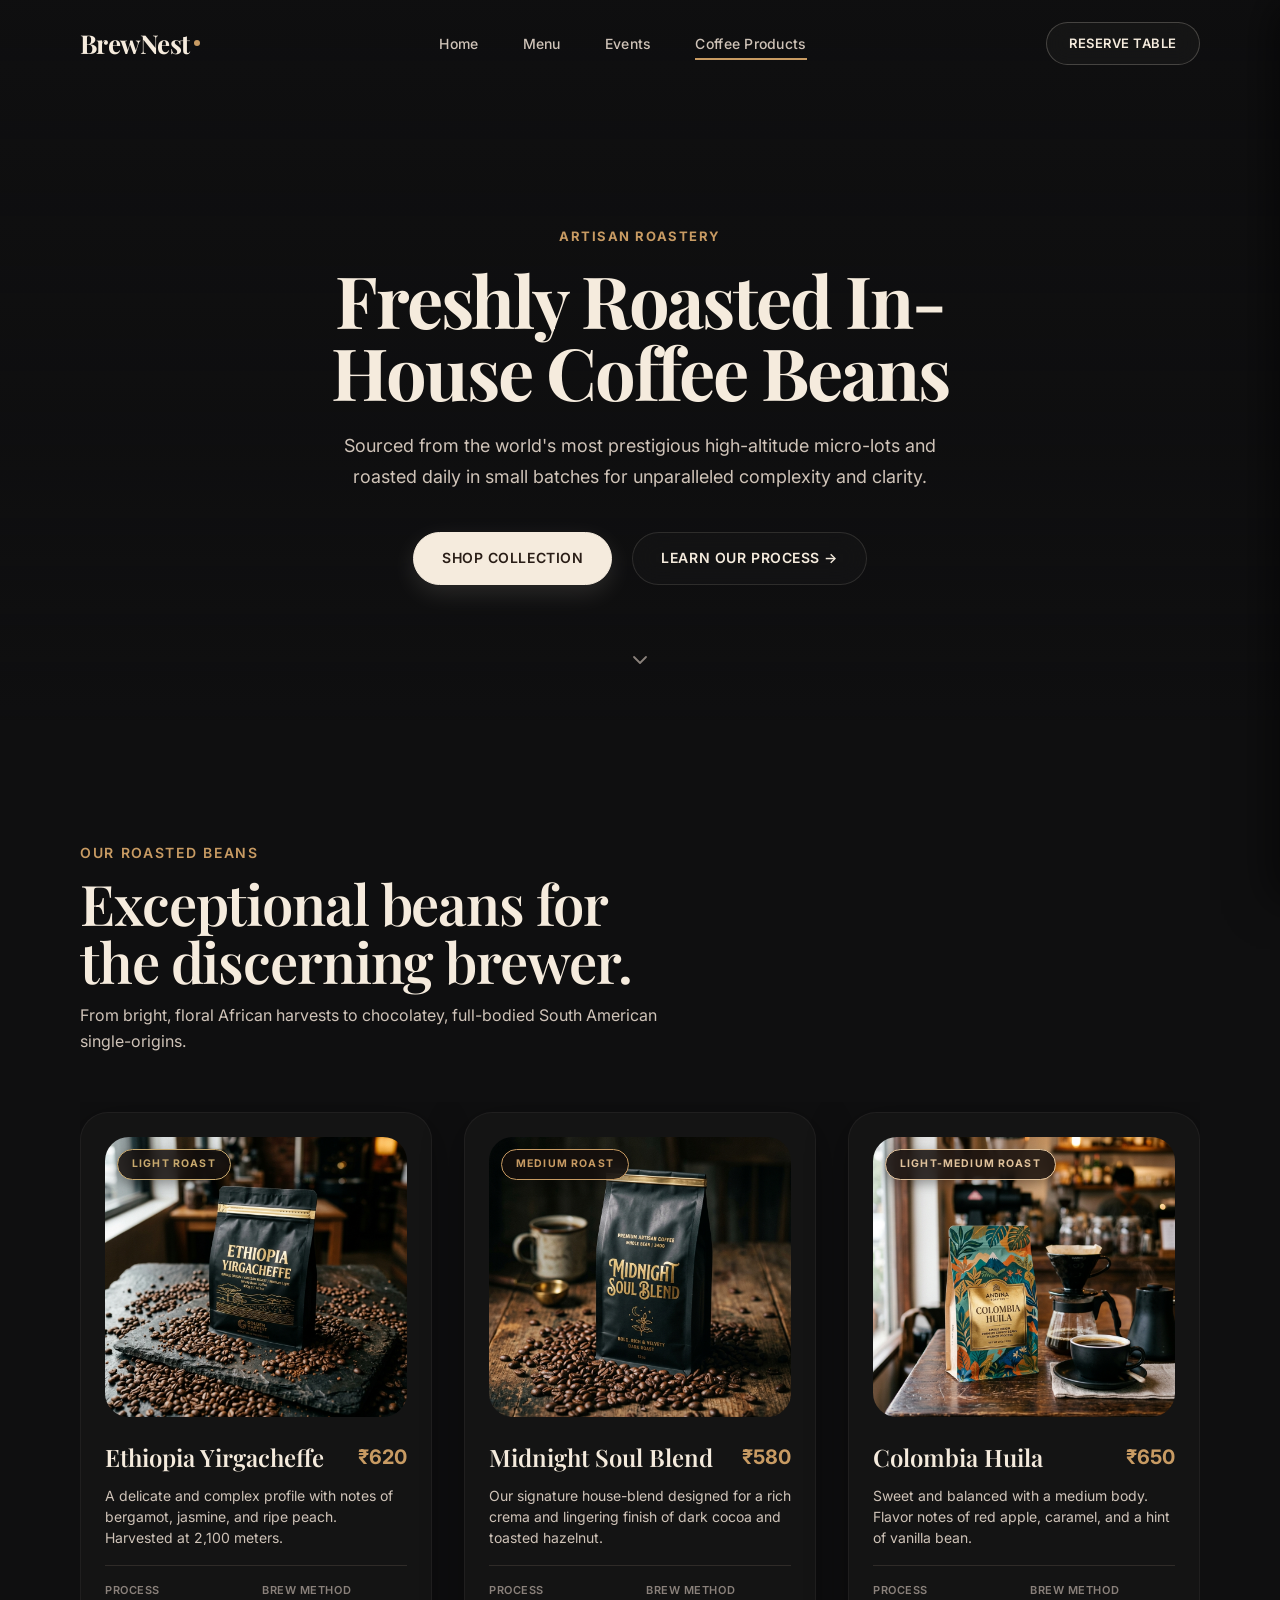
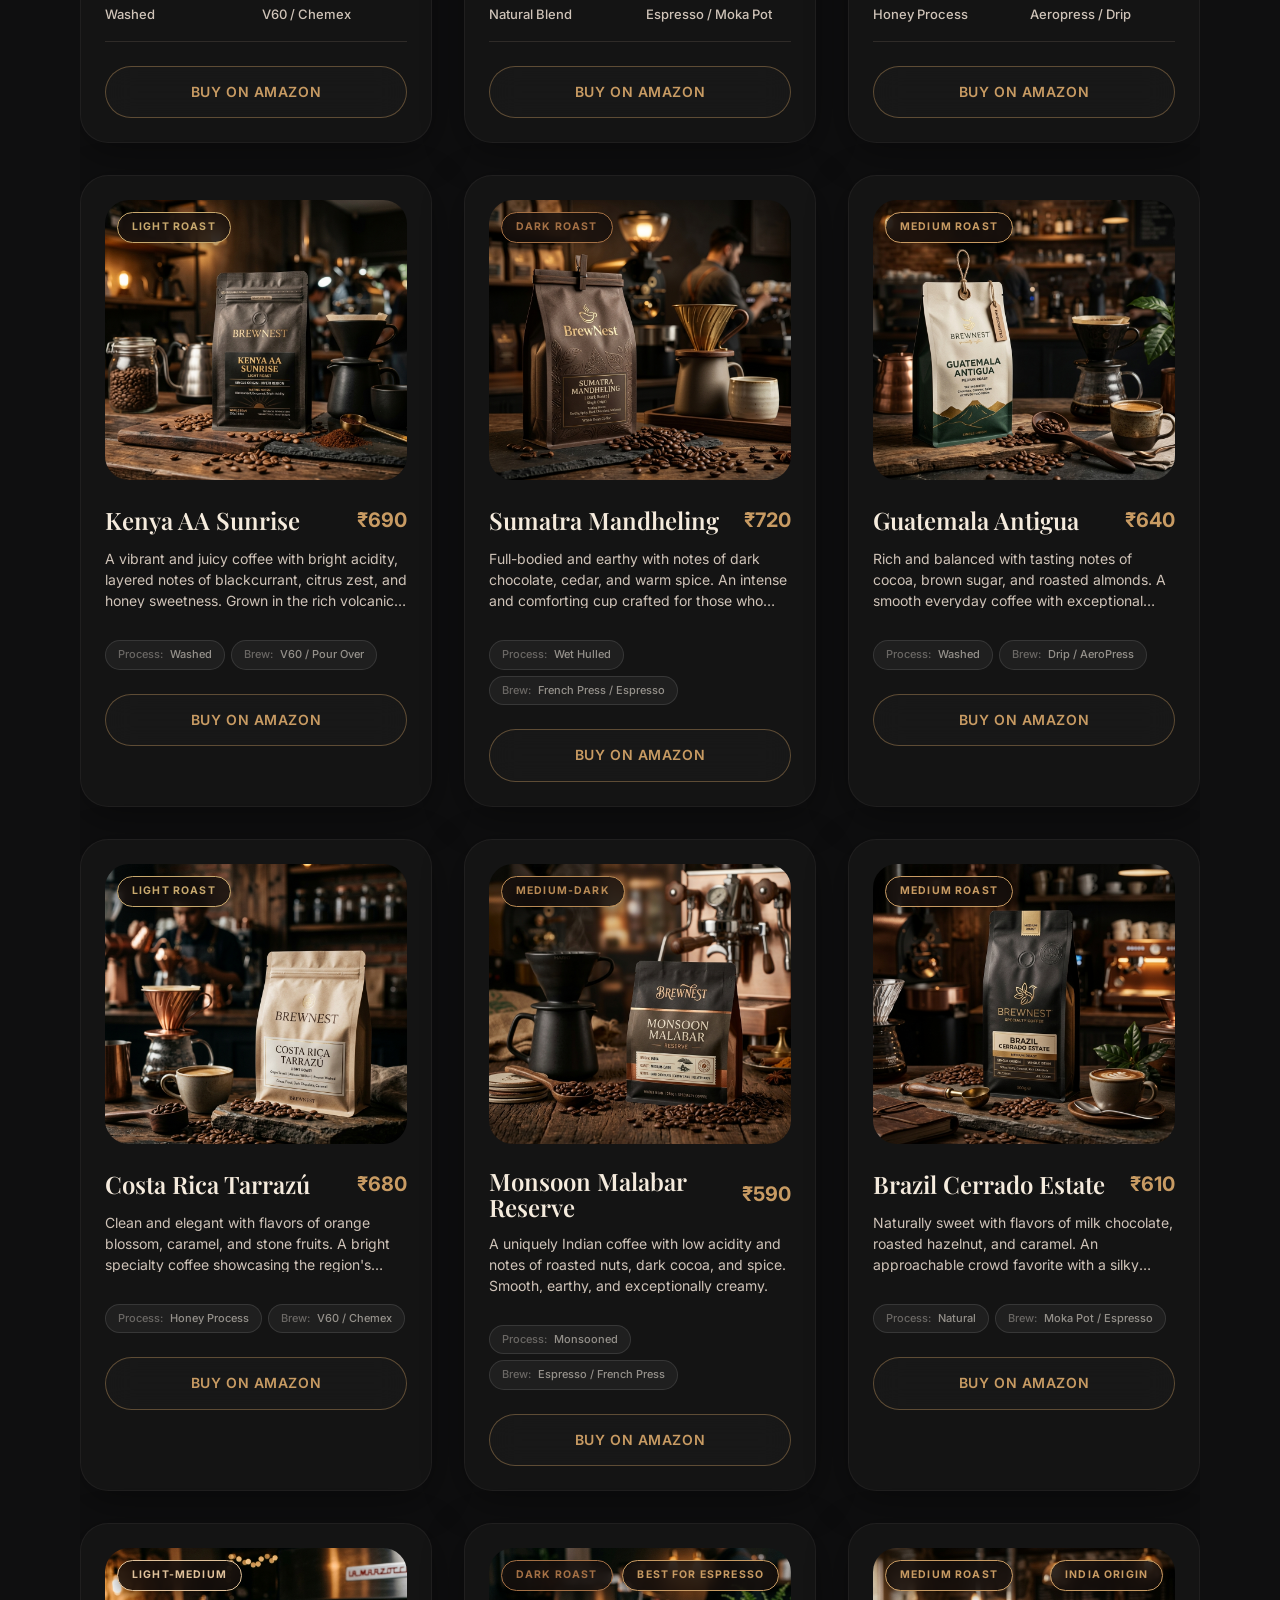
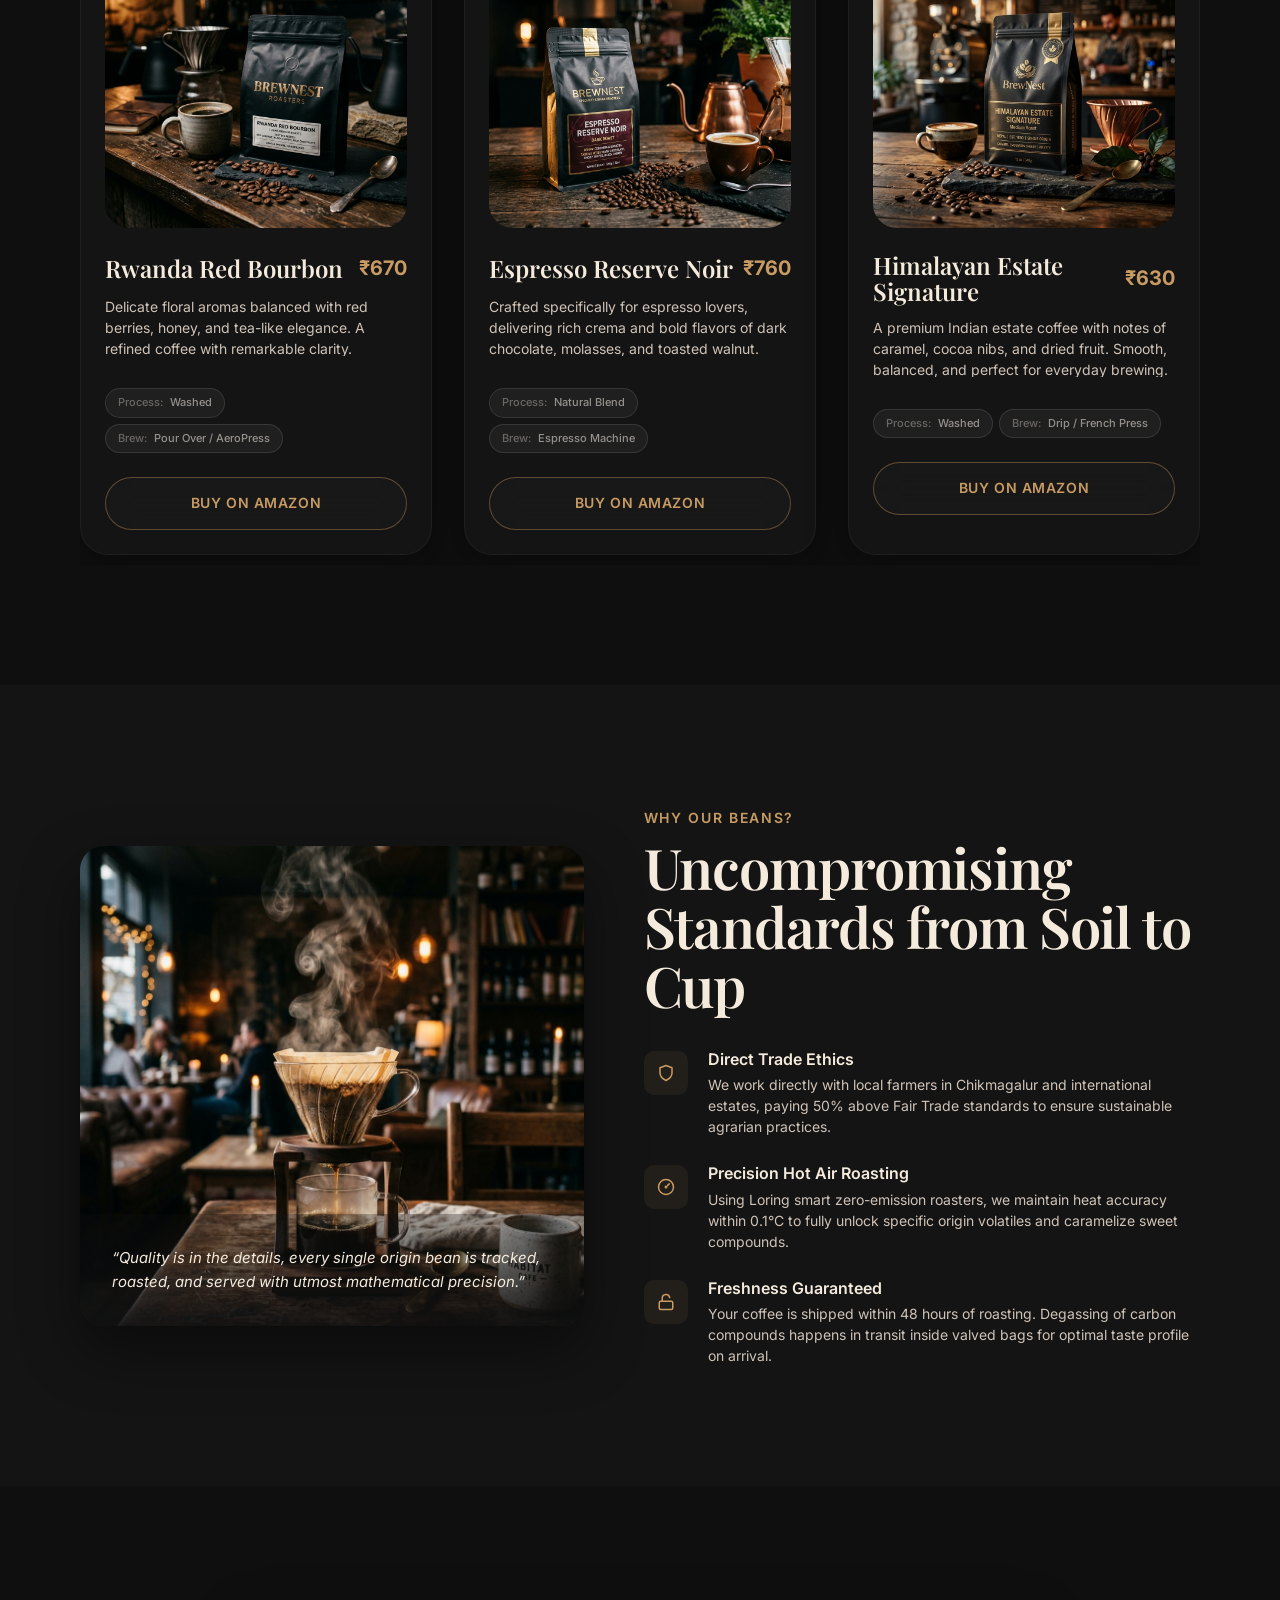
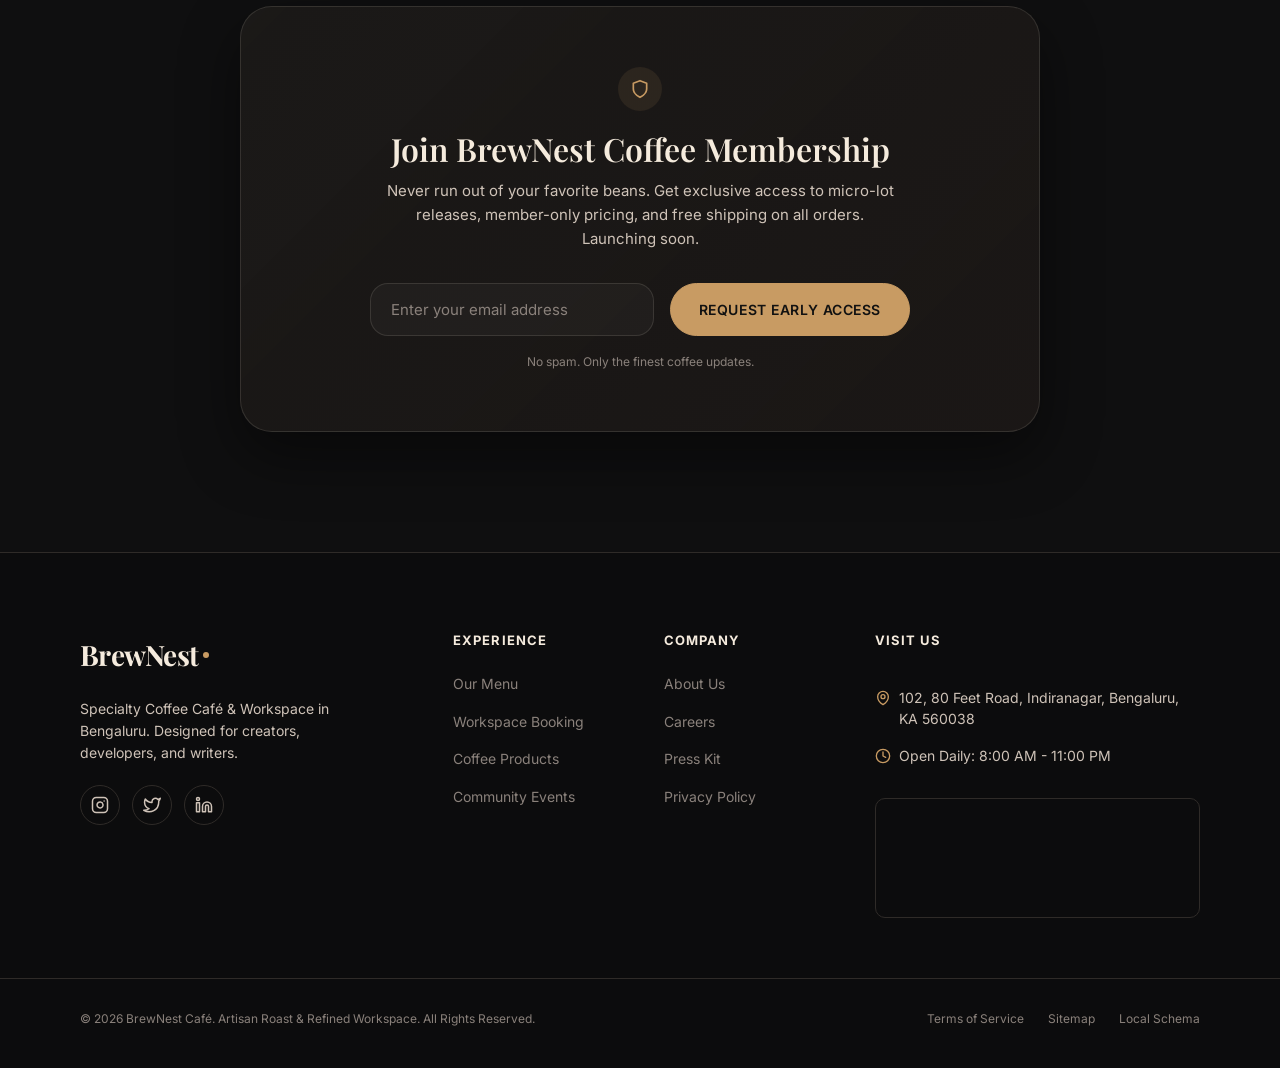
==== coffee.html @ 5df117a1 "Initial commit: BrewNest Portfolio Website" ====
<!DOCTYPE html>
<html lang="en">
<head>
  <meta charset="UTF-8">
  <meta name="viewport" content="width=device-width, initial-scale=1.0">
  <title>Freshly Roasted Specialty Coffee Beans — BrewNest Roastery Bengaluru</title>
  
  <!-- SEO Meta Tags -->
  <meta name="description" content="Shop artisan whole bean coffee roasted in Bengaluru by BrewNest Café. Single-origin micro-lots, custom blends, and roasting profiles. Buy on Amazon.">
  <meta name="keywords" content="artisan coffee beans Bengaluru, buy coffee beans online, single origin coffee India, espresso roasters Bengaluru">
  
  <!-- Stylesheets -->
  <link rel="stylesheet" href="css/variables.css">
  <link rel="stylesheet" href="css/global.css">
  <link rel="stylesheet" href="css/navbar.css">
  <link rel="stylesheet" href="css/buttons.css">
  <link rel="stylesheet" href="css/cards.css">
  <link rel="stylesheet" href="css/components.css">
  <link rel="stylesheet" href="css/footer.css">
  <link rel="stylesheet" href="css/coffee.css">
  <!-- Google Sheets Web App Integration -->
  <script src="./brewnest-sheets.js"></script>
</head>
<body>

  <!-- Navigation Bar -->
  <header class="navbar-container" id="main-navbar">
    <div class="container navbar">
      <a href="index.html" class="logo" id="nav-logo">
        BrewNest<span class="logo-dot"></span>
      </a>
      <nav>
        <ul class="nav-links">
          <li class="nav-item"><a href="index.html" id="link-home">Home</a></li>
          <li class="nav-item"><a href="index.html#menu" id="link-menu">Menu</a></li>
          <li class="nav-item"><a href="index.html#events" id="link-events">Events</a></li>
          <li class="nav-item active"><a href="coffee.html" id="link-coffee">Coffee Products</a></li>
        </ul>
      </nav>
      <div class="nav-actions">
        <a href="workspace.html" class="btn btn-secondary btn-desktop" id="nav-cta-btn">Reserve Table</a>
        <button class="hamburger" id="mobile-menu-toggle" aria-label="Toggle Navigation Menu">
          <span></span>
          <span></span>
          <span></span>
        </button>
      </div>
    </div>
  </header>

  <!-- Mobile Navigation Drawer Overlay -->
  <div class="mobile-nav-overlay" id="mobile-nav-backdrop"></div>
  <aside class="mobile-drawer" id="mobile-nav-drawer">
    <ul class="mobile-links">
      <li class="mobile-item"><a href="index.html">Home</a></li>
      <li class="mobile-item"><a href="index.html#menu">Menu</a></li>
      <li class="mobile-item"><a href="index.html#events">Events</a></li>
      <li class="mobile-item active"><a href="coffee.html">Coffee Products</a></li>
    </ul>
    <a href="workspace.html" class="btn btn-primary" style="margin-top: auto; text-align: center;">Reserve Table</a>
  </aside>

  <main>
    <!-- Coffee Hero Section -->
    <section class="coffee-hero" id="roastery-hero">
      <div class="coffee-hero-bg"></div>
      <div class="coffee-hero-video-container">
        <video autoplay muted loop playsinline class="coffee-hero-video">
          <source src="./coffee-video-desktop.mp4" type="video/mp4">
        </video>
      </div>
      <div class="coffee-hero-overlay"></div>
      <div class="container coffee-hero-content fade-reveal active">
        <span class="coffee-hero-label">Artisan Roastery</span>
        <h1 class="display-lg">Freshly Roasted In-House Coffee Beans</h1>
        <p class="body-lg">Sourced from the world's most prestigious high-altitude micro-lots and roasted daily in small batches for unparalleled complexity and clarity.</p>
        <div class="coffee-hero-ctas">
          <a href="#roasted-beans" class="btn btn-primary">Shop Collection</a>
          <a href="#why-roastery" class="btn btn-secondary">Learn Our Process &rarr;</a>
        </div>
      </div>
      <div class="scroll-down-indicator" id="scroll-to-products">
        <svg xmlns="http://www.w3.org/2000/svg" width="24" height="24" viewBox="0 0 24 24" fill="none" stroke="currentColor" stroke-width="1.8" stroke-linecap="round" stroke-linejoin="round"><polyline points="6 9 12 15 18 9"/></svg>
      </div>
    </section>

    <!-- Coffee Roasted Beans Collection Section -->
    <section class="products-section section-padding" id="roasted-beans">
      <div class="container">
        
        <!-- Header area with carousels navigation arrows -->
        <div class="products-carousel-header fade-reveal">
          <div class="products-carousel-header-text">
            <span class="label-lg">Our Roasted Beans</span>
            <h2 class="display-md" style="margin-top: 8px;">Exceptional beans for the discerning brewer.</h2>
            <p class="body-md">From bright, floral African harvests to chocolatey, full-bodied South American single-origins.</p>
          </div>

        </div>

        <!-- Product Carousel container -->
        <div class="products-carousel-wrapper fade-reveal">
          <div class="products-carousel-track" id="products-track">
            
            <!-- Card 1 -->
            <article class="product-card" id="coffee-item-1">
              <span class="product-roast-badge badge-light">Light Roast</span>
              <div class="product-img-wrap">
                <img src="assets/coffee_bag_ethiopia.png" alt="Premium whole bean coffee packaging of Ethiopia Yirgacheffe">
              </div>
              <div class="product-title-wrap">
                <h3 class="product-title">Ethiopia Yirgacheffe</h3>
                <span class="product-price">₹620</span>
              </div>
              <p class="product-desc">A delicate and complex profile with notes of bergamot, jasmine, and ripe peach. Harvested at 2,100 meters.</p>
              
              <div class="product-specs">
                <div class="spec-item">
                  <span class="spec-label">Process</span>
                  <span class="spec-val">Washed</span>
                </div>
                <div class="spec-item">
                  <span class="spec-label">Brew Method</span>
                  <span class="spec-val">V60 / Chemex</span>
                </div>
              </div>
              <a href="https://www.amazon.in" target="_blank" rel="noopener noreferrer" class="btn btn-secondary" style="width: 100%; border-color: rgba(200, 155, 99, 0.4); color: var(--color-tertiary);">Buy on Amazon</a>
            </article>
 
            <!-- Card 2 -->
            <article class="product-card" id="coffee-item-2">
              <span class="product-roast-badge badge-medium">Medium Roast</span>
              <div class="product-img-wrap">
                <img src="assets/coffee_bag_midnight.png" alt="Premium whole bean coffee packaging of Midnight Soul Blend">
              </div>
              <div class="product-title-wrap">
                <h3 class="product-title">Midnight Soul Blend</h3>
                <span class="product-price">₹580</span>
              </div>
              <p class="product-desc">Our signature house-blend designed for a rich crema and lingering finish of dark cocoa and toasted hazelnut.</p>
              
              <div class="product-specs">
                <div class="spec-item">
                  <span class="spec-label">Process</span>
                  <span class="spec-val">Natural Blend</span>
                </div>
                <div class="spec-item">
                  <span class="spec-label">Brew Method</span>
                  <span class="spec-val">Espresso / Moka Pot</span>
                </div>
              </div>
              <a href="https://www.amazon.in" target="_blank" rel="noopener noreferrer" class="btn btn-secondary" style="width: 100%; border-color: rgba(200, 155, 99, 0.4); color: var(--color-tertiary);">Buy on Amazon</a>
            </article>
 
            <!-- Card 3 -->
            <article class="product-card" id="coffee-item-3">
              <span class="product-roast-badge badge-light-medium">Light-Medium Roast</span>
              <div class="product-img-wrap">
                <img src="assets/coffee_bag_colombia.png" alt="Premium whole bean coffee packaging of Colombia Huila">
              </div>
              <div class="product-title-wrap">
                <h3 class="product-title">Colombia Huila</h3>
                <span class="product-price">₹650</span>
              </div>
              <p class="product-desc">Sweet and balanced with a medium body. Flavor notes of red apple, caramel, and a hint of vanilla bean.</p>
              
              <div class="product-specs">
                <div class="spec-item">
                  <span class="spec-label">Process</span>
                  <span class="spec-val">Honey Process</span>
                </div>
                <div class="spec-item">
                  <span class="spec-label">Brew Method</span>
                  <span class="spec-val">Aeropress / Drip</span>
                </div>
              </div>
              <a href="https://www.amazon.in" target="_blank" rel="noopener noreferrer" class="btn btn-secondary" style="width: 100%; border-color: rgba(200, 155, 99, 0.4); color: var(--color-tertiary);">Buy on Amazon</a>
            </article>

            <!-- Card 4 -->
            <article class="product-card" id="coffee-item-4">
              <span class="product-roast-badge badge-light">Light Roast</span>
              <div class="product-img-wrap">
                <img src="assets/coffee_bag_kenya.png" alt="Premium whole bean coffee packaging of Kenya AA Sunrise" loading="lazy">
              </div>
              <div class="product-title-wrap">
                <h3 class="product-title">Kenya AA Sunrise</h3>
                <span class="product-price">₹690</span>
              </div>
              <p class="product-desc">A vibrant and juicy coffee with bright acidity, layered notes of blackcurrant, citrus zest, and honey sweetness. Grown in the rich volcanic soils of Kenya's highlands.</p>
              
              <div class="product-tags-row">
                <span class="product-spec-tag"><span class="tag-prefix">Process:</span> Washed</span>
                <span class="product-spec-tag"><span class="tag-prefix">Brew:</span> V60 / Pour Over</span>
              </div>
              <a href="https://www.amazon.in" target="_blank" rel="noopener noreferrer" class="btn btn-secondary" style="width: 100%; border-color: rgba(200, 155, 99, 0.4); color: var(--color-tertiary);">Buy on Amazon</a>
            </article>

            <!-- Card 5 -->
            <article class="product-card" id="coffee-item-5">
              <span class="product-roast-badge badge-dark">Dark Roast</span>
              <div class="product-img-wrap">
                <img src="assets/coffee_bag_sumatra.png" alt="Premium whole bean coffee packaging of Sumatra Mandheling" loading="lazy">
              </div>
              <div class="product-title-wrap">
                <h3 class="product-title">Sumatra Mandheling</h3>
                <span class="product-price">₹720</span>
              </div>
              <p class="product-desc">Full-bodied and earthy with notes of dark chocolate, cedar, and warm spice. An intense and comforting cup crafted for those who enjoy bold coffee experiences.</p>
              
              <div class="product-tags-row">
                <span class="product-spec-tag"><span class="tag-prefix">Process:</span> Wet Hulled</span>
                <span class="product-spec-tag"><span class="tag-prefix">Brew:</span> French Press / Espresso</span>
              </div>
              <a href="https://www.amazon.in" target="_blank" rel="noopener noreferrer" class="btn btn-secondary" style="width: 100%; border-color: rgba(200, 155, 99, 0.4); color: var(--color-tertiary);">Buy on Amazon</a>
            </article>

            <!-- Card 6 -->
            <article class="product-card" id="coffee-item-6">
              <span class="product-roast-badge badge-medium">Medium Roast</span>
              <div class="product-img-wrap">
                <img src="assets/coffee_bag_guatemala.png" alt="Premium whole bean coffee packaging of Guatemala Antigua" loading="lazy">
              </div>
              <div class="product-title-wrap">
                <h3 class="product-title">Guatemala Antigua</h3>
                <span class="product-price">₹640</span>
              </div>
              <p class="product-desc">Rich and balanced with tasting notes of cocoa, brown sugar, and roasted almonds. A smooth everyday coffee with exceptional sweetness.</p>
              
              <div class="product-tags-row">
                <span class="product-spec-tag"><span class="tag-prefix">Process:</span> Washed</span>
                <span class="product-spec-tag"><span class="tag-prefix">Brew:</span> Drip / AeroPress</span>
              </div>
              <a href="https://www.amazon.in" target="_blank" rel="noopener noreferrer" class="btn btn-secondary" style="width: 100%; border-color: rgba(200, 155, 99, 0.4); color: var(--color-tertiary);">Buy on Amazon</a>
            </article>

            <!-- Card 7 -->
            <article class="product-card" id="coffee-item-7">
              <span class="product-roast-badge badge-light">Light Roast</span>
              <div class="product-img-wrap">
                <img src="assets/coffee_bag_costarica.png" alt="Premium whole bean coffee packaging of Costa Rica Tarrazú" loading="lazy">
              </div>
              <div class="product-title-wrap">
                <h3 class="product-title">Costa Rica Tarrazú</h3>
                <span class="product-price">₹680</span>
              </div>
              <p class="product-desc">Clean and elegant with flavors of orange blossom, caramel, and stone fruits. A bright specialty coffee showcasing the region's celebrated terroir.</p>
              
              <div class="product-tags-row">
                <span class="product-spec-tag"><span class="tag-prefix">Process:</span> Honey Process</span>
                <span class="product-spec-tag"><span class="tag-prefix">Brew:</span> V60 / Chemex</span>
              </div>
              <a href="https://www.amazon.in" target="_blank" rel="noopener noreferrer" class="btn btn-secondary" style="width: 100%; border-color: rgba(200, 155, 99, 0.4); color: var(--color-tertiary);">Buy on Amazon</a>
            </article>

            <!-- Card 8 -->
            <article class="product-card" id="coffee-item-8">
              <span class="product-roast-badge badge-medium-dark">Medium-Dark</span>
              <div class="product-img-wrap">
                <img src="assets/coffee_bag_monsoon.png" alt="Premium whole bean coffee packaging of Monsoon Malabar Reserve" loading="lazy">
              </div>
              <div class="product-title-wrap">
                <h3 class="product-title">Monsoon Malabar Reserve</h3>
                <span class="product-price">₹590</span>
              </div>
              <p class="product-desc">A uniquely Indian coffee with low acidity and notes of roasted nuts, dark cocoa, and spice. Smooth, earthy, and exceptionally creamy.</p>
              
              <div class="product-tags-row">
                <span class="product-spec-tag"><span class="tag-prefix">Process:</span> Monsooned</span>
                <span class="product-spec-tag"><span class="tag-prefix">Brew:</span> Espresso / French Press</span>
              </div>
              <a href="https://www.amazon.in" target="_blank" rel="noopener noreferrer" class="btn btn-secondary" style="width: 100%; border-color: rgba(200, 155, 99, 0.4); color: var(--color-tertiary);">Buy on Amazon</a>
            </article>

            <!-- Card 9 -->
            <article class="product-card" id="coffee-item-9">
              <span class="product-roast-badge badge-medium">Medium Roast</span>
              <div class="product-img-wrap">
                <img src="assets/coffee_bag_brazil.png" alt="Premium whole bean coffee packaging of Brazil Cerrado Estate" loading="lazy">
              </div>
              <div class="product-title-wrap">
                <h3 class="product-title">Brazil Cerrado Estate</h3>
                <span class="product-price">₹610</span>
              </div>
              <p class="product-desc">Naturally sweet with flavors of milk chocolate, roasted hazelnut, and caramel. An approachable crowd favorite with a silky finish.</p>
              
              <div class="product-tags-row">
                <span class="product-spec-tag"><span class="tag-prefix">Process:</span> Natural</span>
                <span class="product-spec-tag"><span class="tag-prefix">Brew:</span> Moka Pot / Espresso</span>
              </div>
              <a href="https://www.amazon.in" target="_blank" rel="noopener noreferrer" class="btn btn-secondary" style="width: 100%; border-color: rgba(200, 155, 99, 0.4); color: var(--color-tertiary);">Buy on Amazon</a>
            </article>

            <!-- Card 10 -->
            <article class="product-card" id="coffee-item-10">
              <span class="product-roast-badge badge-light-medium">Light-Medium</span>
              <div class="product-img-wrap">
                <img src="assets/coffee_bag_rwanda.png" alt="Premium whole bean coffee packaging of Rwanda Red Bourbon" loading="lazy">
              </div>
              <div class="product-title-wrap">
                <h3 class="product-title">Rwanda Red Bourbon</h3>
                <span class="product-price">₹670</span>
              </div>
              <p class="product-desc">Delicate floral aromas balanced with red berries, honey, and tea-like elegance. A refined coffee with remarkable clarity.</p>
              
              <div class="product-tags-row">
                <span class="product-spec-tag"><span class="tag-prefix">Process:</span> Washed</span>
                <span class="product-spec-tag"><span class="tag-prefix">Brew:</span> Pour Over / AeroPress</span>
              </div>
              <a href="https://www.amazon.in" target="_blank" rel="noopener noreferrer" class="btn btn-secondary" style="width: 100%; border-color: rgba(200, 155, 99, 0.4); color: var(--color-tertiary);">Buy on Amazon</a>
            </article>

            <!-- Card 11 -->
            <article class="product-card" id="coffee-item-11">
              <span class="product-roast-badge badge-dark">Dark Roast</span>
              <span class="special-tag">Best for Espresso</span>
              <div class="product-img-wrap">
                <img src="assets/coffee_bag_espresso.png" alt="Premium whole bean coffee packaging of Espresso Reserve Noir" loading="lazy">
              </div>
              <div class="product-title-wrap">
                <h3 class="product-title">Espresso Reserve Noir</h3>
                <span class="product-price">₹760</span>
              </div>
              <p class="product-desc">Crafted specifically for espresso lovers, delivering rich crema and bold flavors of dark chocolate, molasses, and toasted walnut.</p>
              
              <div class="product-tags-row">
                <span class="product-spec-tag"><span class="tag-prefix">Process:</span> Natural Blend</span>
                <span class="product-spec-tag"><span class="tag-prefix">Brew:</span> Espresso Machine</span>
              </div>
              <a href="https://www.amazon.in" target="_blank" rel="noopener noreferrer" class="btn btn-secondary" style="width: 100%; border-color: rgba(200, 155, 99, 0.4); color: var(--color-tertiary);">Buy on Amazon</a>
            </article>

            <!-- Card 12 -->
            <article class="product-card" id="coffee-item-12">
              <span class="product-roast-badge badge-medium">Medium Roast</span>
              <span class="special-tag">India Origin</span>
              <div class="product-img-wrap">
                <img src="assets/coffee_bag_himalayan.png" alt="Premium whole bean coffee packaging of Himalayan Estate Signature" loading="lazy">
              </div>
              <div class="product-title-wrap">
                <h3 class="product-title">Himalayan Estate Signature</h3>
                <span class="product-price">₹630</span>
              </div>
              <p class="product-desc">A premium Indian estate coffee with notes of caramel, cocoa nibs, and dried fruit. Smooth, balanced, and perfect for everyday brewing.</p>
              
              <div class="product-tags-row">
                <span class="product-spec-tag"><span class="tag-prefix">Process:</span> Washed</span>
                <span class="product-spec-tag"><span class="tag-prefix">Brew:</span> Drip / French Press</span>
              </div>
              <a href="https://www.amazon.in" target="_blank" rel="noopener noreferrer" class="btn btn-secondary" style="width: 100%; border-color: rgba(200, 155, 99, 0.4); color: var(--color-tertiary);">Buy on Amazon</a>
            </article>

          </div>
        </div>

      </div>
    </section>

    <!-- Why BrewNest Roastery section -->
    <section class="why-roastery-section section-padding" id="why-roastery">
      <div class="container why-roastery-grid">
        <div class="why-roastery-left fade-reveal">
          <img src="assets/menu_v60.png" alt="Barista pouring hot water over a coffee dripper setup">
          <div class="roastery-quote-overlay">
            <p class="roastery-quote-text">“Quality is in the details, every single origin bean is tracked, roasted, and served with utmost mathematical precision.”</p>
          </div>
        </div>
        
        <div class="why-roastery-right fade-reveal">
          <div>
            <span class="label-lg">Why Our Beans?</span>
            <h2 class="display-md" style="margin-top: 8px;">Uncompromising Standards from Soil to Cup</h2>
          </div>
          
          <div class="roastery-features-list">
            <!-- Feature 1 -->
            <div class="roastery-feature-item">
              <div class="roastery-feature-icon-wrap">
                <svg xmlns="http://www.w3.org/2000/svg" width="18" height="18" viewBox="0 0 24 24" fill="none" stroke="currentColor" stroke-width="2" stroke-linecap="round" stroke-linejoin="round"><path d="M12 22s8-4 8-10V5l-8-3-8 3v7c0 6 8 10 8 10z"/></svg>
              </div>
              <div class="roastery-feature-info">
                <h3>Direct Trade Ethics</h3>
                <p>We work directly with local farmers in Chikmagalur and international estates, paying 50% above Fair Trade standards to ensure sustainable agrarian practices.</p>
              </div>
            </div>
            <!-- Feature 2 -->
            <div class="roastery-feature-item">
              <div class="roastery-feature-icon-wrap">
                <svg xmlns="http://www.w3.org/2000/svg" width="18" height="18" viewBox="0 0 24 24" fill="none" stroke="currentColor" stroke-width="2" stroke-linecap="round" stroke-linejoin="round"><circle cx="12" cy="12" r="10"/><path d="M16.2 7.8l-2 2M12 12m-1 0a1 1 0 1 0 2 0 1 1 0 1 0-2 0"/></svg>
              </div>
              <div class="roastery-feature-info">
                <h3>Precision Hot Air Roasting</h3>
                <p>Using Loring smart zero-emission roasters, we maintain heat accuracy within 0.1°C to fully unlock specific origin volatiles and caramelize sweet compounds.</p>
              </div>
            </div>
            <!-- Feature 3 -->
            <div class="roastery-feature-item">
              <div class="roastery-feature-icon-wrap">
                <svg xmlns="http://www.w3.org/2000/svg" width="18" height="18" viewBox="0 0 24 24" fill="none" stroke="currentColor" stroke-width="2" stroke-linecap="round" stroke-linejoin="round"><rect x="3" y="11" width="18" height="11" rx="2" ry="2"/><path d="M7 11V7a5 5 0 0 1 9.9-1"/></svg>
              </div>
              <div class="roastery-feature-info">
                <h3>Freshness Guaranteed</h3>
                <p>Your coffee is shipped within 48 hours of roasting. Degassing of carbon compounds happens in transit inside valved bags for optimal taste profile on arrival.</p>
              </div>
            </div>
          </div>
        </div>
      </div>
    </section>

    <!-- Subscription Membership Form waitlist Section -->
    <section class="membership-section section-padding">
      <div class="container">
        <div class="membership-card fade-reveal">
          <div class="membership-card-badge">
            <svg xmlns="http://www.w3.org/2000/svg" width="20" height="20" viewBox="0 0 24 24" fill="none" stroke="currentColor" stroke-width="2" stroke-linecap="round" stroke-linejoin="round"><path d="M12 22s8-4 8-10V5l-8-3-8 3v7c0 6 8 10 8 10z"/></svg>
          </div>
          <h2>Join BrewNest Coffee Membership</h2>
          <p>Never run out of your favorite beans. Get exclusive access to micro-lot releases, member-only pricing, and free shipping on all orders. Launching soon.</p>
          
          <form class="membership-form" id="coffee-waitlist-form">
            <input type="email" class="form-input" placeholder="Enter your email address" required aria-label="Email Address for Waitlist">
            <button type="submit" class="btn btn-tertiary" id="coffee-waitlist-submit-btn">Request Early Access</button>
          </form>
          <div class="membership-note" id="waitlist-response-message">No spam. Only the finest coffee updates.</div>
        </div>
      </div>
    </section>
  </main>

  <!-- Footer Section -->
  <footer class="footer-section">
    <div class="container footer-grid">
      <!-- Logo and Description -->
      <div class="footer-logo-col">
        <a href="index.html" class="logo">
          BrewNest<span class="logo-dot"></span>
        </a>
        <p class="footer-tagline">Specialty Coffee Café & Workspace in Bengaluru. Designed for creators, developers, and writers.</p>
        <div class="footer-socials">
          <a href="#" class="social-icon" aria-label="Instagram"><svg xmlns="http://www.w3.org/2000/svg" width="18" height="18" viewBox="0 0 24 24" fill="none" stroke="currentColor" stroke-width="2" stroke-linecap="round" stroke-linejoin="round"><rect x="2" y="2" width="20" height="20" rx="5" ry="5"/><path d="M16 11.37A4 4 0 1 1 12.63 8 4 4 0 0 1 16 11.37z"/><line x1="17.5" y1="6.5" x2="17.51" y2="6.5"/></svg></a>
          <a href="#" class="social-icon" aria-label="Twitter"><svg xmlns="http://www.w3.org/2000/svg" width="18" height="18" viewBox="0 0 24 24" fill="none" stroke="currentColor" stroke-width="2" stroke-linecap="round" stroke-linejoin="round"><path d="M23 3a10.9 10.9 0 0 1-3.14 1.53 4.48 4.48 0 0 0-7.86 3v1A10.66 10.66 0 0 1 3 4s-4 9 5 13a11.64 11.64 0 0 1-7 2c9 5 20 0 20-11.5a4.5 4.5 0 0 0-.08-.83A7.72 7.72 0 0 0 23 3z"/></svg></a>
          <a href="#" class="social-icon" aria-label="LinkedIn"><svg xmlns="http://www.w3.org/2000/svg" width="18" height="18" viewBox="0 0 24 24" fill="none" stroke="currentColor" stroke-width="2" stroke-linecap="round" stroke-linejoin="round"><path d="M16 8a6 6 0 0 1 6 6v7h-4v-7a2 2 0 0 0-2-2 2 2 0 0 0-2 2v7h-4v-7a6 6 0 0 1 6-6z"/><rect x="2" y="9" width="4" height="12"/><circle cx="4" cy="4" r="2"/></svg></a>
        </div>
      </div>
      
      <!-- Nav Links -->
      <div>
        <h3 class="footer-title">Experience</h3>
        <ul class="footer-links">
          <li class="footer-link"><a href="index.html#menu">Our Menu</a></li>
          <li class="footer-link"><a href="workspace.html">Workspace Booking</a></li>
          <li class="footer-link"><a href="coffee.html">Coffee Products</a></li>
          <li class="footer-link"><a href="index.html#events">Community Events</a></li>
        </ul>
      </div>
      
      <!-- Company Links -->
      <div>
        <h3 class="footer-title">Company</h3>
        <ul class="footer-links">
          <li class="footer-link"><a href="#">About Us</a></li>
          <li class="footer-link"><a href="#">Careers</a></li>
          <li class="footer-link"><a href="#">Press Kit</a></li>
          <li class="footer-link"><a href="#">Privacy Policy</a></li>
        </ul>
      </div>
      
      <!-- Contact Info & Embed Map -->
      <div class="footer-contact-col">
        <h3 class="footer-title">Visit Us</h3>
        <div class="footer-contact-item">
          <svg xmlns="http://www.w3.org/2000/svg" width="16" height="16" viewBox="0 0 24 24" fill="none" stroke="currentColor" stroke-width="2" stroke-linecap="round" stroke-linejoin="round"><path d="M12 22s-8-4.5-8-11.8A8 8 0 0 1 12 2a8 8 0 0 1 8 8.2c0 7.3-8 11.8-8 11.8z"/><circle cx="12" cy="10" r="3"/></svg>
          <span>102, 80 Feet Road, Indiranagar, Bengaluru, KA 560038</span>
        </div>
        <div class="footer-contact-item">
          <svg xmlns="http://www.w3.org/2000/svg" width="16" height="16" viewBox="0 0 24 24" fill="none" stroke="currentColor" stroke-width="2" stroke-linecap="round" stroke-linejoin="round"><circle cx="12" cy="12" r="10"/><polyline points="12 6 12 12 16 14"/></svg>
          <span>Open Daily: 8:00 AM - 11:00 PM</span>
        </div>
        
        <div class="footer-map-container">
          <iframe title="BrewNest Cafe Location" src="https://www.google.com/maps/embed?pb=!1m18!1m12!1m3!1d3887.8813861021995!2d77.64678359999999!3d12.979437599999997!2m3!1f0!2f0!3f0!3m2!1i1024!2i768!4f13.1!3m3!1m2!1s0x3bae16ae6b7be9cf%3A0x7ba63741afc606f5!2s102%2C%2080%20Feet%20Rd%2C%20Michael%20Palaya%2C%20New%20Tippasandra%2C%20Bengaluru%2C%20Karnataka%20560075!5e0!3m2!1sen!2sin!4v1780201709956!5m2!1sen!2sin" allowfullscreen="" loading="lazy" referrerpolicy="no-referrer-when-downgrade"></iframe>
        </div>
      </div>
    </div>
    
    <div class="container footer-bottom">
      <p class="footer-copy">&copy; 2026 BrewNest Café. Artisan Roast & Refined Workspace. All Rights Reserved.</p>
      <div class="footer-legal-links">
        <a href="#" class="footer-legal-link">Terms of Service</a>
        <a href="#" class="footer-legal-link">Sitemap</a>
        <a href="#" class="footer-legal-link">Local Schema</a>
      </div>
    </div>
  </footer>

  <!-- Scripts -->
  <script src="js/navbar.js"></script>
  <script src="js/coffee.js"></script>
  <script src="js/animations.js"></script>
  <script src="./brewnest-sheets.js"></script>
</body>
</html>
---- css/variables.css ----
/* design.md variables mapped to CSS custom properties */
:root {
  /* Brand Colors */
  --color-primary: #2A1E17;        /* Espresso Brown */
  --color-secondary: #F5EBDD;      /* Cream Latte */
  --color-tertiary: #C89B63;       /* Coffee Gold */
  --color-neutral: #111111;        /* Matte Black */
  --color-bg: #0F0F10;             /* Atmospheric Dark Background */
  
  /* Surfaces */
  --color-surface: #171717;
  --color-surface-dim: #141414;
  --color-surface-bright: #232323;
  --color-surface-lowest: #0C0C0D;
  --color-surface-low: #161616;
  --color-surface-container: #1D1D1E;
  --color-surface-high: #262627;
  --color-surface-highest: #313132;
  
  /* Typography Text Colors */
  --text-primary: #F5EBDD;
  --text-secondary: #CFC3B8;
  --text-muted: #8A817B;
  
  /* Borders */
  --border-color: #2F2B28;
  --border-light: rgba(245, 235, 221, 0.1);
  --outline-color: #5C534C;
  --outline-variant: #312C28;
  
  /* Accent Colors */
  --color-accent: #C89B63;
  --color-accent-soft: #E0C29C;
  
  /* Semantic Status Colors */
  --color-success: #A7D7B5;
  --color-warning: #F0C674;
  --color-error: #FF8A80;
  
  /* Glassmorphism Specs */
  --glass-surface: rgba(255, 255, 255, 0.04);
  --glass-border: rgba(245, 235, 221, 0.12);
  --glass-blur: 20px;
  
  /* Overlays */
  --overlay-dark: rgba(0, 0, 0, 0.62);
  --overlay-soft: rgba(0, 0, 0, 0.35);
  
  /* Typography Setup */
  --font-family-heading: 'Playfair Display', Georgia, serif;
  --font-family-body: 'Inter', Satoshi, sans-serif;
  
  /* Spacing */
  --spacing-base: 8px;
  --spacing-xs: 4px;
  --spacing-sm: 12px;
  --spacing-md: 24px;
  --spacing-lg: 48px;
  --spacing-xl: 80px;
  --spacing-xxl: 120px;
  
  --gap-xs: 8px;
  --gap-sm: 16px;
  --gap-md: 24px;
  --gap-lg: 40px;
  
  --card-padding: 32px;
  --section-padding: 120px;
  --container-max: 1440px;
  
  /* Responsive Layout Side Margins */
  --margin-desktop: 80px;
  --margin-tablet: 48px;
  --margin-mobile: 20px;

  /* Elevation Shadows */
  --shadow-soft: 0px 10px 40px rgba(0, 0, 0, 0.35);
  --shadow-card: 0px 24px 60px rgba(0, 0, 0, 0.45);
  --shadow-glow: 0px 0px 60px rgba(200, 155, 99, 0.08);
  --shadow-btn: 0px 8px 24px rgba(245, 235, 221, 0.12);
  
  /* Border Radii */
  --radius-xs: 6px;
  --radius-sm: 10px;
  --radius-md: 16px;
  --radius-lg: 24px;
  --radius-xl: 32px;
  --radius-card: 28px;
  --radius-button: 9999px;
  --radius-input: 18px;
  --radius-image: 24px;
  --radius-full: 9999px;
  
  /* Motion & Transitions */
  --transition-fast: 180ms cubic-bezier(0.22, 1, 0.36, 1);
  --transition-normal: 300ms cubic-bezier(0.22, 1, 0.36, 1);
  --transition-slow: 700ms cubic-bezier(0.22, 1, 0.36, 1);
  --transition-cinematic: 1400ms cubic-bezier(0.16, 1, 0.3, 1);
}
---- css/global.css ----
@import url('https://fonts.googleapis.com/css2?family=Inter:wght@300;400;500;600;700&family=Playfair+Display:ital,wght@0,400;0,500;0,600;0,700;1,400&display=swap');

/* Reset & Base Rules */
*, *::before, *::after {
  box-sizing: border-box;
  margin: 0;
  padding: 0;
  -webkit-tap-highlight-color: transparent;
}

html {
  scroll-behavior: smooth;
  font-size: 16px;
  -webkit-font-smoothing: antialiased;
  -moz-osx-font-smoothing: grayscale;
}

body {
  background-color: var(--color-bg);
  color: var(--text-primary);
  font-family: var(--font-family-body);
  line-height: 1.6;
  overflow-x: hidden;
}

/* Typography Base Elements */
h1, h2, h3, h4, h5, h6 {
  font-family: var(--font-family-heading);
  font-weight: 600;
  line-height: 1.1;
  color: var(--text-primary);
}

a {
  color: inherit;
  text-decoration: none;
  transition: color var(--transition-fast);
}

img {
  max-width: 100%;
  height: auto;
  display: block;
}

button, input, select, textarea {
  font-family: inherit;
  font-size: inherit;
  background: none;
  border: none;
  outline: none;
}

/* Page Layout Container */
.container {
  width: 100%;
  max-width: var(--container-max);
  margin: 0 auto;
  padding-left: var(--margin-desktop);
  padding-right: var(--margin-desktop);
}

@media (max-width: 1024px) {
  .container {
    padding-left: var(--margin-tablet);
    padding-right: var(--margin-tablet);
  }
}

@media (max-width: 768px) {
  .container {
    padding-left: var(--margin-mobile);
    padding-right: var(--margin-mobile);
  }
}

/* Header Text Styles */
.display-xl {
  font-size: 88px;
  font-weight: 700;
  line-height: 0.95;
  letter-spacing: -0.04em;
}

.display-lg {
  font-size: 72px;
  font-weight: 700;
  line-height: 1;
  letter-spacing: -0.03em;
}

.display-md {
  font-size: 56px;
  font-weight: 600;
  line-height: 1.05;
  letter-spacing: -0.02em;
}

.headline-lg {
  font-size: 42px;
  font-weight: 600;
  line-height: 1.1;
}

.headline-md {
  font-size: 32px;
  font-weight: 600;
  line-height: 1.2;
}

.headline-sm {
  font-size: 24px;
  font-weight: 500;
  line-height: 1.3;
}

.body-lg {
  font-size: 18px;
  font-weight: 400;
  line-height: 1.7;
  color: var(--text-secondary);
}

.body-md {
  font-size: 16px;
  font-weight: 400;
  line-height: 1.6;
  color: var(--text-secondary);
}

.body-sm {
  font-size: 14px;
  font-weight: 400;
  line-height: 1.5;
  color: var(--text-muted);
}

.label-lg {
  font-size: 14px;
  font-weight: 600;
  line-height: 1.4;
  letter-spacing: 0.12em;
  text-transform: uppercase;
  color: var(--color-accent);
}

.label-md {
  font-size: 12px;
  font-weight: 600;
  line-height: 1.4;
  letter-spacing: 0.1em;
  text-transform: uppercase;
  color: var(--color-accent);
}

@media (max-width: 1024px) {
  .display-xl { font-size: 64px; }
  .display-lg { font-size: 52px; }
  .display-md { font-size: 44px; }
  .headline-lg { font-size: 36px; }
  .headline-md { font-size: 28px; }
}

@media (max-width: 768px) {
  .display-xl { font-size: 44px; }
  .display-lg { font-size: 38px; }
  .display-md { font-size: 32px; }
  .headline-lg { font-size: 28px; }
  .headline-md { font-size: 22px; }
  .body-lg { font-size: 16px; }
}

/* Cinematic Scrollbar */
::-webkit-scrollbar {
  width: 8px;
  height: 8px;
}

::-webkit-scrollbar-track {
  background: var(--color-bg);
}

::-webkit-scrollbar-thumb {
  background: var(--border-color);
  border-radius: var(--radius-xs);
  border: 2px solid var(--color-bg);
}

::-webkit-scrollbar-thumb:hover {
  background: var(--color-tertiary);
}

/* Global Utilities */
.text-accent {
  color: var(--color-accent);
}

.text-gold {
  color: var(--color-tertiary);
}

.text-muted {
  color: var(--text-muted);
}

.section-padding {
  padding-top: var(--section-padding);
  padding-bottom: var(--section-padding);
}

@media (max-width: 768px) {
  .section-padding {
    padding-top: calc(var(--section-padding) / 2);
    padding-bottom: calc(var(--section-padding) / 2);
  }
}

/* Interactive & Scroll Animations classes */
.fade-reveal {
  opacity: 0;
  transform: translateY(30px);
  transition: opacity var(--transition-slow), transform var(--transition-slow);
}

.fade-reveal.active {
  opacity: 1;
  transform: translateY(0);
}

.float-slow {
  animation: floatAnim 6s ease-in-out infinite alternate;
}

.float-slower {
  animation: floatAnim 8s ease-in-out infinite alternate-reverse;
}

@keyframes floatAnim {
  0% { transform: translateY(0); }
  100% { transform: translateY(-12px); }
}

.glass-card {
  background: var(--glass-surface);
  border: 1px solid var(--glass-border);
  backdrop-filter: blur(var(--glass-blur));
  -webkit-backdrop-filter: blur(var(--glass-blur));
  border-radius: var(--radius-card);
}
---- css/navbar.css ----
/* Navbar Styles */
.navbar-container {
  position: fixed;
  top: 0;
  left: 0;
  width: 100%;
  height: 88px;
  display: flex;
  align-items: center;
  z-index: 1000;
  transition: background-color var(--transition-normal), backdrop-filter var(--transition-normal), border-bottom var(--transition-normal), height var(--transition-normal), box-shadow var(--transition-normal);
  border-bottom: 1px solid rgba(245, 235, 221, 0);
  background-color: transparent;
}

/* Scrolled State via JS */
.navbar-container.scrolled {
  height: 72px;
  background-color: rgba(15, 15, 16, 0.75);
  backdrop-filter: blur(20px);
  -webkit-backdrop-filter: blur(20px);
  border-bottom: 1px solid rgba(245, 235, 221, 0.08);
  box-shadow: var(--shadow-soft);
}

.navbar {
  display: flex;
  justify-content: space-between;
  align-items: center;
  width: 100%;
}

.logo {
  font-family: var(--font-family-heading);
  font-size: 26px;
  font-weight: 700;
  color: var(--text-primary);
  letter-spacing: -0.02em;
  display: flex;
  align-items: center;
}

.logo-dot {
  width: 6px;
  height: 6px;
  background-color: var(--color-tertiary);
  border-radius: 50%;
  margin-left: 4px;
}

/* Nav Menu Desktop */
.nav-links {
  display: flex;
  gap: 44px;
  list-style: none;
}

.nav-item a {
  font-size: 14px;
  font-weight: 500;
  letter-spacing: 0.02em;
  color: var(--text-secondary);
  position: relative;
  padding: 8px 0;
}

.nav-item a::after {
  content: '';
  position: absolute;
  bottom: 0;
  left: 0;
  width: 0;
  height: 1.5px;
  background-color: var(--color-tertiary);
  transition: width var(--transition-normal);
}

.nav-item a:hover {
  color: var(--text-primary);
}

.nav-item a:hover::after,
.nav-item.active a::after {
  width: 100%;
}

.nav-actions {
  display: flex;
  align-items: center;
  gap: 16px;
}

/* Custom premium styling for Navbar Reserve Table CTA */
.nav-actions #nav-cta-btn.btn-desktop {
  padding: 10px 22px;
  font-size: 13px;
  font-weight: 600;
  letter-spacing: 0.04em;
  background-color: rgba(245, 235, 221, 0.03);
  border: 1px solid rgba(245, 235, 221, 0.22);
  color: var(--text-primary);
  backdrop-filter: blur(12px);
  -webkit-backdrop-filter: blur(12px);
  border-radius: var(--radius-button);
}

.nav-actions #nav-cta-btn.btn-desktop:hover {
  background-color: var(--color-secondary);
  border-color: var(--color-secondary);
  color: var(--color-primary);
  box-shadow: 0px 4px 15px rgba(245, 235, 221, 0.18);
  transform: translateY(-1px) scale(1.02);
}

/* Mobile Hamburger */
.hamburger {
  display: none;
  cursor: pointer;
  z-index: 1010;
  flex-direction: column;
  justify-content: space-between;
  width: 24px;
  height: 18px;
  background: none;
  border: none;
}

.hamburger span {
  display: block;
  width: 100%;
  height: 2px;
  background-color: var(--text-primary);
  border-radius: 2px;
  transition: transform var(--transition-normal), opacity var(--transition-normal), background-color var(--transition-normal);
}

/* Hamburger Active Transform */
.hamburger.open span:nth-child(1) {
  transform: translateY(8px) rotate(45deg);
}

.hamburger.open span:nth-child(2) {
  opacity: 0;
}

.hamburger.open span:nth-child(3) {
  transform: translateY(-8px) rotate(-45deg);
}

/* Mobile Nav Drawer */
.mobile-nav-overlay {
  position: fixed;
  top: 0;
  left: 0;
  width: 100%;
  height: 100%;
  background-color: rgba(0, 0, 0, 0.6);
  z-index: 998;
  opacity: 0;
  visibility: hidden;
  transition: opacity var(--transition-normal), visibility var(--transition-normal);
  backdrop-filter: blur(8px);
}

.mobile-nav-overlay.open {
  opacity: 1;
  visibility: visible;
}

.mobile-drawer {
  position: fixed;
  top: 0;
  right: -320px;
  width: 320px;
  height: 100vh;
  background-color: var(--color-surface-dim);
  border-left: 1px solid var(--border-color);
  padding: 100px 40px 40px;
  display: flex;
  flex-direction: column;
  gap: 40px;
  z-index: 999;
  transition: right var(--transition-normal);
  box-shadow: -10px 0 40px rgba(0,0,0,0.5);
}

.mobile-drawer.open {
  right: 0;
}

.mobile-links {
  list-style: none;
  display: flex;
  flex-direction: column;
  gap: 24px;
}

.mobile-item a {
  font-family: var(--font-family-heading);
  font-size: 24px;
  color: var(--text-secondary);
}

.mobile-item a:hover,
.mobile-item.active a {
  color: var(--color-tertiary);
}

/* Responsive Rules for Nav */
@media (max-width: 1024px) {
  .navbar-container {
    height: 72px;
  }
  .nav-links, .nav-actions .btn-desktop {
    display: none;
  }
  .hamburger {
    display: flex;
  }
}
---- css/buttons.css ----
/* Button Styles */
.btn {
  display: inline-flex;
  align-items: center;
  justify-content: center;
  padding: 14px 28px;
  font-size: 14px;
  font-weight: 600;
  letter-spacing: 0.04em;
  text-transform: uppercase;
  border-radius: var(--radius-button);
  cursor: pointer;
  transition: transform var(--transition-fast), background-color var(--transition-fast), border-color var(--transition-fast), color var(--transition-fast), box-shadow var(--transition-fast);
  white-space: nowrap;
}

/* Primary Button (Cream Latte) */
.btn-primary {
  background-color: var(--color-secondary);
  color: var(--color-primary);
  box-shadow: var(--shadow-btn);
  border: 1px solid var(--color-secondary);
}

.btn-primary:hover {
  transform: translateY(-2px) scale(1.03);
  background-color: #ffffff;
  border-color: #ffffff;
  box-shadow: 0px 12px 28px rgba(245, 235, 221, 0.2);
}

.btn-primary:active {
  transform: translateY(0) scale(1.01);
}

/* Secondary Button (Bordered Glass) */
.btn-secondary {
  background-color: rgba(255, 255, 255, 0.02);
  border: 1px solid var(--glass-border);
  color: var(--text-primary);
  backdrop-filter: blur(14px);
  -webkit-backdrop-filter: blur(14px);
}

.btn-secondary:hover {
  transform: translateY(-2px) scale(1.03);
  background-color: rgba(255, 255, 255, 0.05);
  border-color: var(--text-primary);
  box-shadow: var(--shadow-soft);
}

.btn-secondary:active {
  transform: translateY(0) scale(1.01);
}

/* Tertiary Button (Coffee Gold) */
.btn-tertiary {
  background-color: var(--color-tertiary);
  color: var(--color-neutral);
  border: 1px solid var(--color-tertiary);
}

.btn-tertiary:hover {
  transform: translateY(-2px) scale(1.03);
  background-color: var(--color-accent-soft);
  border-color: var(--color-accent-soft);
  box-shadow: 0px 8px 24px rgba(200, 155, 99, 0.2);
}

/* Link Button (Simple arrow link style) */
.btn-link {
  display: inline-flex;
  align-items: center;
  gap: 8px;
  font-size: 14px;
  font-weight: 600;
  letter-spacing: 0.08em;
  text-transform: uppercase;
  color: var(--color-accent);
  cursor: pointer;
  transition: gap var(--transition-fast), color var(--transition-fast);
}

.btn-link span {
  transition: transform var(--transition-fast);
}

.btn-link:hover {
  color: var(--color-accent-soft);
  gap: 12px;
}

.btn-link:hover span {
  transform: translateX(4px);
}

/* Delivery Badges / Pills */
.delivery-badge {
  display: inline-flex;
  align-items: center;
  gap: 8px;
  background-color: rgba(255, 255, 255, 0.03);
  border: 1px solid var(--glass-border);
  padding: 8px 20px;
  border-radius: var(--radius-full);
  color: var(--text-secondary);
  font-size: 13px;
  font-weight: 500;
  transition: background-color var(--transition-fast), border-color var(--transition-fast), box-shadow var(--transition-fast);
}

.delivery-badge:hover {
  background-color: rgba(255, 255, 255, 0.06);
  border-color: var(--color-tertiary);
  box-shadow: 0px 0px 15px rgba(200, 155, 99, 0.15);
  color: var(--text-primary);
}

.delivery-badge img {
  height: 16px;
  width: auto;
  filter: grayscale(100%) brightness(1.5);
  transition: filter var(--transition-fast);
}

.delivery-badge:hover img {
  filter: grayscale(0%) brightness(1);
}
---- css/cards.css ----
/* Card Components */

/* 1. Feature Info Card (Hero / Brand Highlights) */
.feature-card {
  background: rgba(255, 255, 255, 0.03);
  border: 1px solid var(--glass-border);
  backdrop-filter: blur(18px);
  -webkit-backdrop-filter: blur(18px);
  border-radius: var(--radius-card);
  padding: var(--card-padding);
  box-shadow: var(--shadow-card);
  transition: transform var(--transition-normal), border-color var(--transition-normal), box-shadow var(--transition-normal);
}

.feature-card:hover {
  transform: translateY(-6px);
  border-color: rgba(245, 235, 221, 0.22);
  box-shadow: 0px 30px 70px rgba(0, 0, 0, 0.55), var(--shadow-glow);
}

.feature-card-icon {
  margin-bottom: 20px;
  color: var(--color-tertiary);
  font-size: 24px;
}

.feature-card-icon svg {
  stroke: var(--color-tertiary);
}

.feature-card h3 {
  margin-bottom: 12px;
  font-family: var(--font-family-body);
  font-size: 18px;
  font-weight: 600;
  color: var(--text-primary);
}

.feature-card p {
  font-size: 14px;
  color: var(--text-secondary);
  line-height: 1.5;
}

/* 2. Specialty Menu Card */
.menu-card {
  background-color: var(--color-surface);
  border: 1px solid rgba(245, 235, 221, 0.05);
  border-radius: var(--radius-card);
  overflow: hidden;
  box-shadow: var(--shadow-soft);
  transition: transform var(--transition-normal), border-color var(--transition-normal), box-shadow var(--transition-normal);
  display: flex;
  flex-direction: column;
}

.menu-card:hover {
  transform: translateY(-8px);
  border-color: rgba(245, 235, 221, 0.12);
  box-shadow: var(--shadow-card);
}

.menu-card-img-container {
  width: 100%;
  height: 240px;
  overflow: hidden;
  position: relative;
}

.menu-card-img-container img {
  width: 100%;
  height: 100%;
  object-fit: cover;
  transition: transform var(--transition-slow);
}

.menu-card:hover .menu-card-img-container img {
  transform: scale(1.08);
}

.menu-card-badge {
  position: absolute;
  top: 16px;
  right: 16px;
  background-color: rgba(15, 15, 16, 0.8);
  backdrop-filter: blur(8px);
  -webkit-backdrop-filter: blur(8px);
  color: var(--color-tertiary);
  padding: 6px 12px;
  border-radius: var(--radius-full);
  font-size: 12px;
  font-weight: 600;
}

.menu-card-content {
  padding: 24px;
  flex-grow: 1;
  display: flex;
  flex-direction: column;
  justify-content: space-between;
}

.menu-card-header {
  display: flex;
  justify-content: space-between;
  align-items: flex-start;
  margin-bottom: 8px;
}

.menu-card-title {
  font-family: var(--font-family-heading);
  font-size: 22px;
  font-weight: 600;
  color: var(--text-primary);
}

.menu-card-price {
  font-family: var(--font-family-body);
  font-size: 18px;
  font-weight: 700;
  color: var(--color-accent);
}

.menu-card-description {
  font-size: 14px;
  color: var(--text-secondary);
  line-height: 1.5;
  margin-bottom: 20px;
}

/* Recommended Pairings Tag */
.menu-card-pairing {
  background-color: rgba(200, 155, 99, 0.06);
  border: 1px dashed rgba(200, 155, 99, 0.25);
  padding: 10px 14px;
  border-radius: var(--radius-sm);
  font-size: 13px;
  color: var(--color-accent-soft);
  display: flex;
  align-items: center;
  gap: 8px;
  margin-bottom: 16px;
}

.menu-card-pairing svg {
  flex-shrink: 0;
}

.menu-card-actions {
  display: flex;
  gap: 12px;
}

/* 3. Roasted Coffee Product Card */
.product-card {
  background-color: var(--color-surface-dim);
  border: 1px solid rgba(245, 235, 221, 0.05);
  border-radius: var(--radius-card);
  padding: 24px;
  box-shadow: var(--shadow-soft);
  transition: transform var(--transition-normal), border-color var(--transition-normal), box-shadow var(--transition-normal);
  display: flex;
  flex-direction: column;
  position: relative;
}

.product-card:hover {
  transform: translateY(-8px);
  border-color: rgba(245, 235, 221, 0.15);
  box-shadow: var(--shadow-card);
}

.product-roast-badge {
  position: absolute;
  top: 36px;
  left: 36px;
  background-color: rgba(20, 15, 12, 0.85);
  backdrop-filter: blur(8px);
  -webkit-backdrop-filter: blur(8px);
  border: 1.5px solid var(--color-tertiary);
  color: var(--color-tertiary);
  padding: 6px 14px;
  border-radius: var(--radius-full);
  font-size: 11px;
  font-weight: 700;
  letter-spacing: 0.10em;
  text-transform: uppercase;
  z-index: 10;
  box-shadow: 0 4px 12px rgba(0, 0, 0, 0.35);
}

.product-img-wrap {
  width: 100%;
  height: 280px;
  border-radius: var(--radius-image);
  overflow: hidden;
  margin-bottom: 24px;
  background-color: var(--color-surface-lowest);
  display: flex;
  align-items: center;
  justify-content: center;
}

.product-img-wrap img {
  width: 100%;
  height: 100%;
  object-fit: cover;
  transition: transform var(--transition-slow);
}

.product-card:hover .product-img-wrap img {
  transform: scale(1.05);
}

.product-title-wrap {
  display: flex;
  justify-content: space-between;
  align-items: center;
  margin-bottom: 12px;
}

.product-title {
  font-family: var(--font-family-heading);
  font-size: 24px;
  font-weight: 600;
  color: var(--text-primary);
}

.product-price {
  font-size: 20px;
  font-weight: 700;
  color: var(--color-accent);
}

.product-desc {
  font-size: 14px;
  color: var(--text-secondary);
  margin-bottom: 20px;
  line-height: 1.5;
  height: 60px;
  display: -webkit-box;
  -webkit-line-clamp: 3;
  -webkit-box-orient: vertical;
  overflow: hidden;
}

.product-specs {
  display: grid;
  grid-template-columns: 1fr 1fr;
  gap: 12px;
  padding: 16px 0;
  border-top: 1px solid var(--border-color);
  border-bottom: 1px solid var(--border-color);
  margin-bottom: 24px;
}

.spec-item {
  display: flex;
  flex-direction: column;
  gap: 4px;
}

.spec-label {
  font-size: 11px;
  font-weight: 600;
  letter-spacing: 0.05em;
  text-transform: uppercase;
  color: var(--text-muted);
}

.spec-val {
  font-size: 13px;
  font-weight: 500;
  color: var(--text-secondary);
}

/* 4. Testimonial Card */
.testimonial-card {
  background-color: var(--color-surface);
  border: 1px solid rgba(245, 235, 221, 0.04);
  border-radius: var(--radius-card);
  padding: 32px;
  box-shadow: var(--shadow-soft);
  display: flex;
  flex-direction: column;
  justify-content: space-between;
  min-height: 280px;
  transition: border-color var(--transition-normal);
}

.testimonial-card:hover {
  border-color: rgba(245, 235, 221, 0.1);
}

.stars {
  display: flex;
  gap: 4px;
  margin-bottom: 16px;
}

.stars svg {
  fill: var(--color-tertiary);
  width: 16px;
  height: 16px;
}

.testimonial-text {
  font-size: 15px;
  line-height: 1.6;
  color: var(--text-secondary);
  font-style: italic;
  margin-bottom: 24px;
  flex-grow: 1;
}

.user-profile {
  display: flex;
  align-items: center;
  gap: 12px;
  border-top: 1px solid var(--border-color);
  padding-top: 16px;
}

.user-avatar {
  width: 44px;
  height: 44px;
  border-radius: 50%;
  background-color: var(--color-surface-bright);
  display: flex;
  align-items: center;
  justify-content: center;
  font-weight: 600;
  color: var(--color-tertiary);
  border: 1px solid var(--border-color);
  object-fit: cover;
}

.user-info {
  display: flex;
  flex-direction: column;
}

.user-name {
  font-size: 14px;
  font-weight: 600;
  color: var(--text-primary);
}

.user-role {
  font-size: 12px;
  color: var(--text-muted);
}

/* Custom Roast Badge Color System */
.product-roast-badge.badge-light {
  background: rgba(20, 15, 12, 0.85) !important;
  backdrop-filter: blur(8px) !important;
  -webkit-backdrop-filter: blur(8px) !important;
  border: 1.5px solid #C8A96E !important;
  color: #C8A96E !important;
  padding: 6px 14px !important;
  border-radius: 9999px !important;
  font-size: 10.5px !important;
  font-weight: 700 !important;
  letter-spacing: 0.11em !important;
  text-transform: uppercase !important;
  box-shadow: 0 4px 12px rgba(0, 0, 0, 0.35) !important;
}

.product-roast-badge.badge-light-medium {
  background: rgba(20, 15, 12, 0.85) !important;
  backdrop-filter: blur(8px) !important;
  -webkit-backdrop-filter: blur(8px) !important;
  border: 1.5px solid #E0C29C !important;
  color: #E0C29C !important;
  padding: 6px 14px !important;
  border-radius: 9999px !important;
  font-size: 10.5px !important;
  font-weight: 700 !important;
  letter-spacing: 0.11em !important;
  text-transform: uppercase !important;
  box-shadow: 0 4px 12px rgba(0, 0, 0, 0.35) !important;
}

.product-roast-badge.badge-medium {
  background: rgba(20, 15, 12, 0.85) !important;
  backdrop-filter: blur(8px) !important;
  -webkit-backdrop-filter: blur(8px) !important;
  border: 1.5px solid #C89B63 !important;
  color: #C89B63 !important;
  padding: 6px 14px !important;
  border-radius: 9999px !important;
  font-size: 10.5px !important;
  font-weight: 700 !important;
  letter-spacing: 0.11em !important;
  text-transform: uppercase !important;
  box-shadow: 0 4px 12px rgba(0, 0, 0, 0.35) !important;
}

.product-roast-badge.badge-medium-dark {
  background: rgba(20, 15, 12, 0.85) !important;
  backdrop-filter: blur(8px) !important;
  -webkit-backdrop-filter: blur(8px) !important;
  border: 1.5px solid #B88A55 !important;
  color: #B88A55 !important;
  padding: 6px 14px !important;
  border-radius: 9999px !important;
  font-size: 10.5px !important;
  font-weight: 700 !important;
  letter-spacing: 0.11em !important;
  text-transform: uppercase !important;
  box-shadow: 0 4px 12px rgba(0, 0, 0, 0.35) !important;
}

.product-roast-badge.badge-dark {
  background: rgba(20, 15, 12, 0.85) !important;
  backdrop-filter: blur(8px) !important;
  -webkit-backdrop-filter: blur(8px) !important;
  border: 1.5px solid #A47045 !important;
  color: #A47045 !important;
  padding: 6px 14px !important;
  border-radius: 9999px !important;
  font-size: 10.5px !important;
  font-weight: 700 !important;
  letter-spacing: 0.11em !important;
  text-transform: uppercase !important;
  box-shadow: 0 4px 12px rgba(0, 0, 0, 0.35) !important;
}

/* Special Gold Tags */
.special-tag {
  background: rgba(20, 15, 12, 0.85) !important;
  backdrop-filter: blur(8px) !important;
  -webkit-backdrop-filter: blur(8px) !important;
  border: 1.5px solid #C89B63 !important;
  color: #C89B63 !important;
  padding: 6px 14px !important;
  border-radius: 9999px !important;
  font-size: 10.5px !important;
  font-weight: 700 !important;
  letter-spacing: 0.11em !important;
  text-transform: uppercase !important;
  position: absolute !important;
  top: 36px !important;
  right: 36px !important;
  z-index: 10 !important;
  box-shadow: 0 4px 12px rgba(0, 0, 0, 0.35) !important;
}

/* Process & Brew Method Tags Row */
.product-tags-row {
  display: flex;
  flex-wrap: wrap;
  gap: 6px;
  margin-top: 12px;
  margin-bottom: 24px;
}

.product-spec-tag {
  background: rgba(255,255,255,0.05);
  border: 1px solid rgba(255,255,255,0.10);
  color: rgba(245,239,228,0.55);
  padding: 5px 12px;
  border-radius: 9999px;
  font-size: 11px;
  font-weight: 500;
  white-space: nowrap;
}

.tag-prefix {
  color: rgba(245,239,228,0.35);
  margin-right: 4px;
}
---- css/components.css ----
/* General UI Components */

/* 1. Custom Form Elements */
.form-group {
  display: flex;
  flex-direction: column;
  gap: 8px;
  margin-bottom: 24px;
}

.form-label {
  font-size: 12px;
  font-weight: 600;
  letter-spacing: 0.08em;
  text-transform: uppercase;
  color: var(--color-accent);
}

.form-input,
.form-select,
.form-textarea {
  width: 100%;
  background-color: rgba(255, 255, 255, 0.03);
  border: 1px solid var(--glass-border);
  border-radius: var(--radius-input);
  padding: 16px 20px;
  color: var(--text-primary);
  font-size: 15px;
  transition: border-color var(--transition-fast), box-shadow var(--transition-fast), background-color var(--transition-fast);
}

.form-input::placeholder,
.form-textarea::placeholder {
  color: var(--text-muted);
}

.form-input:focus,
.form-select:focus,
.form-textarea:focus {
  background-color: rgba(255, 255, 255, 0.05);
  border-color: var(--color-tertiary);
  box-shadow: 0px 0px 0px 4px rgba(200, 155, 99, 0.12);
}

.form-textarea {
  resize: vertical;
  min-height: 120px;
}

/* Custom Dropdown Option styling */
.form-select {
  appearance: none;
  background-image: url("data:image/svg+xml;charset=UTF-8,%3Csvg xmlns='http://www.w3.org/2000/svg' viewBox='0 0 24 24' fill='none' stroke='%23C89B63' stroke-width='2' stroke-linecap='round' stroke-linejoin='round'%3E%3Cpolyline points='6 9 12 15 18 9'%3E%3C/polyline%3E%3C/svg%3E");
  background-repeat: no-repeat;
  background-position: right 20px center;
  background-size: 16px;
  padding-right: 48px;
  cursor: pointer;
}

.form-select option {
  background-color: var(--color-surface-dim);
  color: var(--text-primary);
}

/* 2. Interactive Selection Chips / Badges */
.chip-container {
  display: flex;
  flex-wrap: wrap;
  gap: 12px;
}

.chip {
  display: inline-flex;
  align-items: center;
  gap: 8px;
  background-color: rgba(255, 255, 255, 0.03);
  border: 1px solid var(--glass-border);
  padding: 10px 20px;
  border-radius: var(--radius-full);
  font-size: 13px;
  font-weight: 600;
  letter-spacing: 0.02em;
  color: var(--text-secondary);
  cursor: pointer;
  transition: all var(--transition-fast);
}

.chip:hover {
  background-color: rgba(255, 255, 255, 0.06);
  border-color: var(--color-tertiary);
}

.chip.active {
  background-color: var(--color-secondary);
  color: var(--color-primary);
  border-color: var(--color-secondary);
  box-shadow: var(--shadow-btn);
}

/* 3. Cafe Live Mood Indicator */
.mood-indicator {
  display: inline-flex;
  align-items: center;
  gap: 10px;
  padding: 10px 18px;
  border-radius: 9999px;
  background: rgba(255,255,255,0.06);
  border: 1px solid rgba(255,255,255,0.10);
  backdrop-filter: blur(12px);
  -webkit-backdrop-filter: blur(12px);
  transition: border-color 800ms ease, background 800ms ease;
}

.mood-dot {
  width: 7px;
  height: 7px;
  border-radius: 9999px;
  background: var(--color-success); /* updated by JS */
  flex-shrink: 0;
  transition: background 600ms ease;
}

.pulse-slow {
  animation: pulseSlow 2.4s infinite ease-in-out;
}

.pulse-medium {
  animation: pulseMedium 1.4s infinite ease-in-out;
}

.pulse-fast {
  animation: pulseFast 0.8s infinite ease-in-out;
}

@keyframes pulseSlow {
  0%, 100% { 
    opacity: 1; 
    transform: scale(1); 
  }
  50% { 
    opacity: 0.4; 
    transform: scale(0.85); 
  }
}

@keyframes pulseMedium {
  0%, 100% { 
    opacity: 1; 
    transform: scale(1); 
  }
  50% { 
    opacity: 0.35; 
    transform: scale(0.80); 
  }
}

@keyframes pulseFast {
  0%, 100% { 
    opacity: 1; 
    transform: scale(1.1); 
  }
  50% { 
    opacity: 0.30; 
    transform: scale(0.75); 
  }
}

.mood-text {
  font-size: 11px;
  font-weight: 500;
  letter-spacing: 0.14em;
  color: rgba(245,239,228,0.45);
  text-transform: uppercase;
}

.mood-text-highlight {
  font-size: 11px;
  font-weight: 600;
  letter-spacing: 0.14em;
  text-transform: uppercase;
  transition: color 600ms ease;
}

/* 4. Tab navigation style */
.tab-list {
  display: flex;
  flex-wrap: wrap;
  justify-content: center;
  gap: 12px 16px;
  list-style: none;
  margin-bottom: 40px;
}

.tab-btn {
  font-size: 14px;
  font-weight: 600;
  letter-spacing: 0.08em;
  text-transform: uppercase;
  color: var(--text-muted);
  padding: 10px 24px;
  border-radius: var(--radius-full);
  cursor: pointer;
  transition: all var(--transition-fast);
  border: 1px solid transparent;
}

.tab-btn:hover {
  color: var(--text-primary);
}

.tab-btn.active {
  color: var(--color-secondary);
  border-color: var(--color-tertiary);
  background-color: rgba(200, 155, 99, 0.1);
}
---- css/footer.css ----
/* Footer Styles */
.footer-section {
  background-color: var(--color-surface-lowest);
  border-top: 1px solid var(--border-color);
  padding: 80px 0 40px;
}

.footer-grid {
  display: grid;
  grid-template-columns: 2fr 1fr 1fr 2fr;
  gap: 48px;
  margin-bottom: 60px;
}

.footer-logo-col {
  display: flex;
  flex-direction: column;
  gap: 20px;
}

.footer-logo-col .logo {
  font-size: 28px;
}

.footer-tagline {
  font-size: 14px;
  color: var(--text-secondary);
  line-height: 1.6;
  max-width: 280px;
}

.footer-socials {
  display: flex;
  gap: 12px;
}

.social-icon {
  width: 40px;
  height: 40px;
  border-radius: 50%;
  border: 1px solid var(--border-color);
  display: flex;
  align-items: center;
  justify-content: center;
  color: var(--text-secondary);
  transition: all var(--transition-fast);
}

.social-icon:hover {
  background-color: var(--color-secondary);
  color: var(--color-primary);
  border-color: var(--color-secondary);
  transform: translateY(-2px);
}

.footer-title {
  font-family: var(--font-family-body);
  font-size: 13px;
  font-weight: 700;
  letter-spacing: 0.08em;
  text-transform: uppercase;
  color: var(--text-primary);
  margin-bottom: 24px;
}

.footer-links {
  list-style: none;
  display: flex;
  flex-direction: column;
  gap: 12px;
}

.footer-link a {
  font-size: 14px;
  color: var(--text-muted);
}

.footer-link a:hover {
  color: var(--color-tertiary);
  padding-left: 2px;
}

.footer-contact-col {
  display: flex;
  flex-direction: column;
  gap: 16px;
}

.footer-contact-item {
  font-size: 14px;
  color: var(--text-secondary);
  line-height: 1.5;
  display: flex;
  gap: 8px;
}

.footer-contact-item svg {
  flex-shrink: 0;
  stroke: var(--color-tertiary);
  margin-top: 3px;
}

/* Newsletter Input Form */
.footer-newsletter-form {
  margin-top: 16px;
  display: flex;
  position: relative;
  max-width: 320px;
}

.footer-newsletter-form input {
  width: 100%;
  background-color: rgba(255, 255, 255, 0.03);
  border: 1px solid var(--border-color);
  border-radius: var(--radius-full);
  padding: 14px 50px 14px 20px;
  color: var(--text-primary);
  font-size: 14px;
  transition: border-color var(--transition-fast);
}

.footer-newsletter-form input:focus {
  border-color: var(--color-tertiary);
}

.footer-newsletter-btn {
  position: absolute;
  right: 6px;
  top: 6px;
  width: 38px;
  height: 38px;
  border-radius: 50%;
  background-color: var(--color-secondary);
  color: var(--color-primary);
  display: flex;
  align-items: center;
  justify-content: center;
  cursor: pointer;
  transition: background-color var(--transition-fast), transform var(--transition-fast);
}

.footer-newsletter-btn:hover {
  background-color: #ffffff;
  transform: scale(1.05);
}

/* Map Embed Container */
.footer-map-container {
  width: 100%;
  height: 120px;
  border-radius: var(--radius-sm);
  overflow: hidden;
  border: 1px solid var(--border-color);
  margin-top: 16px;
}

.footer-map-container iframe {
  width: 100%;
  height: 100%;
  border: none;
  filter: grayscale(1) invert(0.9) contrast(1.2);
}

.footer-bottom {
  border-top: 1px solid var(--border-color);
  padding-top: 30px;
  display: flex;
  justify-content: space-between;
  align-items: center;
  flex-wrap: wrap;
  gap: 16px;
}

.footer-copy {
  font-size: 12px;
  color: var(--text-muted);
}

.footer-legal-links {
  display: flex;
  gap: 24px;
}

.footer-legal-link {
  font-size: 12px;
  color: var(--text-muted);
}

.footer-legal-link:hover {
  color: var(--color-tertiary);
}

/* Responsive Footer styling */
@media (max-width: 1024px) {
  .footer-grid {
    grid-template-columns: 1fr 1fr;
    gap: 40px;
  }
}

@media (max-width: 640px) {
  .footer-grid {
    grid-template-columns: 1fr;
    gap: 32px;
  }
  .footer-bottom {
    flex-direction: column;
    align-items: flex-start;
  }
}
---- css/coffee.css ----
/* Coffee Product Experience Specific Styles */

.coffee-hero {
  position: relative;
  width: 100%;
  height: 80vh;
  min-height: 550px;
  overflow: hidden;
  display: flex;
  align-items: center;
  color: var(--text-primary);
}

.coffee-hero-bg {
  position: absolute;
  top: 0;
  left: 0;
  width: 100%;
  height: 100%;
  z-index: 1;
  background-size: cover;
  background-position: center;
  background-repeat: no-repeat;
}

.coffee-hero-video-container {
  position: absolute;
  top: 0;
  left: 0;
  width: 100%;
  height: 100%;
  z-index: 1;
  overflow: hidden;
  pointer-events: none;
  background-color: var(--color-bg);
}

.coffee-hero-video {
  width: 100%;
  height: 100%;
  object-fit: cover;
  object-position: center;
  filter: brightness(0.75) contrast(1.01) saturate(0.9);
}

.coffee-hero-overlay {
  position: absolute;
  top: 0;
  left: 0;
  width: 100%;
  height: 100%;
  z-index: 2;
  background: linear-gradient(to bottom, rgba(15,15,16,0.92) 0%, rgba(15,15,16,0.55) 60%, rgba(15,15,16,0.95) 100%);
}

.coffee-hero-content {
  position: relative;
  z-index: 3;
  width: 100%;
  text-align: center;
  max-width: 800px;
  margin: 0 auto;
  padding-top: 88px; /* Navbar spacer */
}

.coffee-hero-label {
  font-family: var(--font-family-body);
  font-size: 13px;
  font-weight: 700;
  letter-spacing: 0.12em;
  text-transform: uppercase;
  color: var(--color-tertiary);
  margin-bottom: 16px;
  display: inline-block;
}

.coffee-hero-content h1 {
  margin-bottom: 24px;
}

.coffee-hero-content p {
  margin-bottom: 40px;
  max-width: 620px;
  margin-left: auto;
  margin-right: auto;
}

.coffee-hero-ctas {
  display: flex;
  justify-content: center;
  gap: 20px;
  flex-wrap: wrap;
}

.scroll-down-indicator {
  position: absolute;
  bottom: 40px;
  left: 50%;
  transform: translateX(-50%);
  color: var(--text-muted);
  animation: bounceSlow 2s infinite;
  cursor: pointer;
  z-index: 3;
}

@keyframes bounceSlow {
  0%, 20%, 50%, 80%, 100% { transform: translate(-50%, 0); }
  40% { transform: translate(-50%, -10px); }
  60% { transform: translate(-50%, -5px); }
}

/* Products Section & Slider Carousel */
.products-section {
  background-color: var(--color-bg);
}

.products-carousel-header {
  display: flex;
  justify-content: space-between;
  align-items: flex-end;
  margin-bottom: 48px;
}

.products-carousel-header-text {
  max-width: 580px;
}

.products-carousel-header-text h2 {
  margin-bottom: 12px;
}

.carousel-nav-btns {
  display: flex;
  gap: 12px;
}

.carousel-nav-btn {
  width: 48px;
  height: 48px;
  border-radius: 50%;
  border: 1px solid var(--border-color);
  display: flex;
  align-items: center;
  justify-content: center;
  color: var(--text-secondary);
  cursor: pointer;
  transition: all var(--transition-fast);
}

.carousel-nav-btn:hover {
  background-color: var(--color-secondary);
  color: var(--color-primary);
  border-color: var(--color-secondary);
}

.products-carousel-wrapper {
  overflow: hidden;
  padding: 10px 0;
}

.products-carousel-track {
  display: grid;
  grid-template-columns: repeat(3, 1fr);
  gap: 32px;
  transition: transform var(--transition-normal);
}

@media (max-width: 1024px) {
  .products-carousel-track {
    grid-template-columns: repeat(2, 1fr);
  }
}

@media (max-width: 640px) {
  .products-carousel-track {
    grid-template-columns: 1fr;
  }
}

/* Why BrewNest Roastery Split section */
.why-roastery-section {
  background-color: var(--color-surface-dim);
}

.why-roastery-grid {
  display: grid;
  grid-template-columns: 0.95fr 1.05fr;
  gap: 60px;
  align-items: center;
}

.why-roastery-left {
  position: relative;
  border-radius: var(--radius-lg);
  overflow: hidden;
  box-shadow: var(--shadow-card);
  height: 480px;
}

.why-roastery-left img {
  width: 100%;
  height: 100%;
  object-fit: cover;
}

.roastery-quote-overlay {
  position: absolute;
  bottom: 0;
  left: 0;
  width: 100%;
  padding: 32px;
  background: linear-gradient(to top, rgba(15,15,16,0.92) 0%, rgba(15,15,16,0.3) 100%);
  color: var(--text-primary);
}

.roastery-quote-text {
  font-size: 15px;
  font-style: italic;
  line-height: 1.6;
  max-width: 480px;
}

.why-roastery-right {
  display: flex;
  flex-direction: column;
  gap: 36px;
}

.roastery-features-list {
  display: flex;
  flex-direction: column;
  gap: 28px;
}

.roastery-feature-item {
  display: flex;
  gap: 20px;
}

.roastery-feature-icon-wrap {
  width: 44px;
  height: 44px;
  border-radius: var(--radius-sm);
  background-color: rgba(200, 155, 99, 0.08);
  display: flex;
  align-items: center;
  justify-content: center;
  color: var(--color-tertiary);
  flex-shrink: 0;
}

.roastery-feature-info h3 {
  font-family: var(--font-family-body);
  font-size: 16px;
  font-weight: 600;
  margin-bottom: 6px;
  color: var(--text-primary);
}

.roastery-feature-info p {
  font-size: 14px;
  color: var(--text-secondary);
  line-height: 1.5;
}

@media (max-width: 1024px) {
  .why-roastery-grid {
    grid-template-columns: 1fr;
    gap: 48px;
  }
  .why-roastery-left {
    height: 380px;
  }
}

/* Membership Waitlist Callout */
.membership-section {
  background-color: var(--color-bg);
}

.membership-card {
  background: linear-gradient(135deg, rgba(200,155,99,0.04) 0%, rgba(42,30,23,0.3) 100%), rgba(255, 255, 255, 0.02);
  border: 1px solid var(--glass-border);
  border-radius: var(--radius-xl);
  padding: 60px;
  text-align: center;
  box-shadow: var(--shadow-card);
  max-width: 800px;
  margin: 0 auto;
  position: relative;
  overflow: hidden;
}

.membership-card-badge {
  display: inline-flex;
  align-items: center;
  justify-content: center;
  width: 44px;
  height: 44px;
  border-radius: 50%;
  background-color: rgba(200, 155, 99, 0.1);
  color: var(--color-tertiary);
  margin-bottom: 20px;
}

.membership-card h2 {
  font-size: 32px;
  margin-bottom: 12px;
}

.membership-card p {
  color: var(--text-secondary);
  max-width: 520px;
  margin: 0 auto 32px;
  font-size: 15px;
}

.membership-form {
  display: flex;
  gap: 16px;
  justify-content: center;
  max-width: 540px;
  margin: 0 auto 16px;
}

.membership-form .form-input {
  max-width: 320px;
}

.membership-note {
  font-size: 12px;
  color: var(--text-muted);
}

@media (max-width: 640px) {
  .membership-form {
    flex-direction: column;
    align-items: center;
  }
  .membership-form .form-input {
    max-width: 100%;
  }
  .membership-form .btn {
    width: 100%;
  }
}
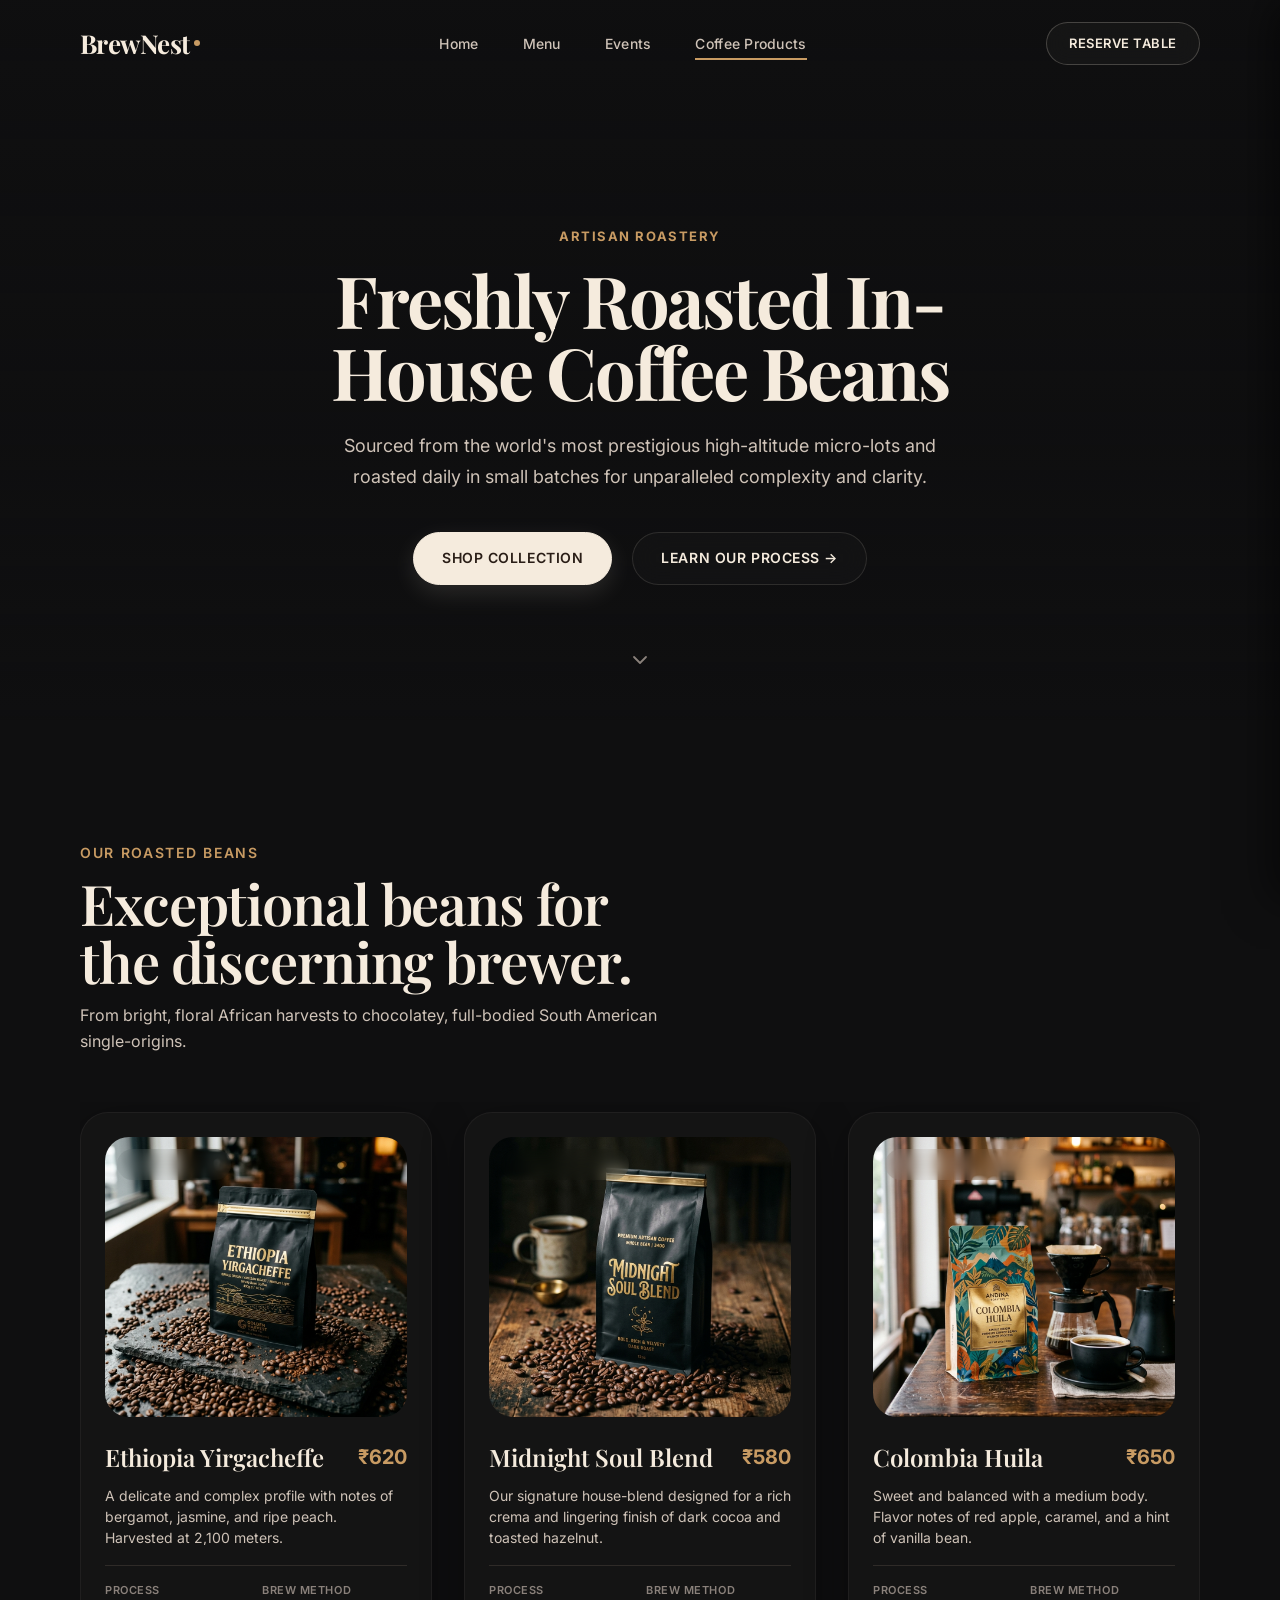
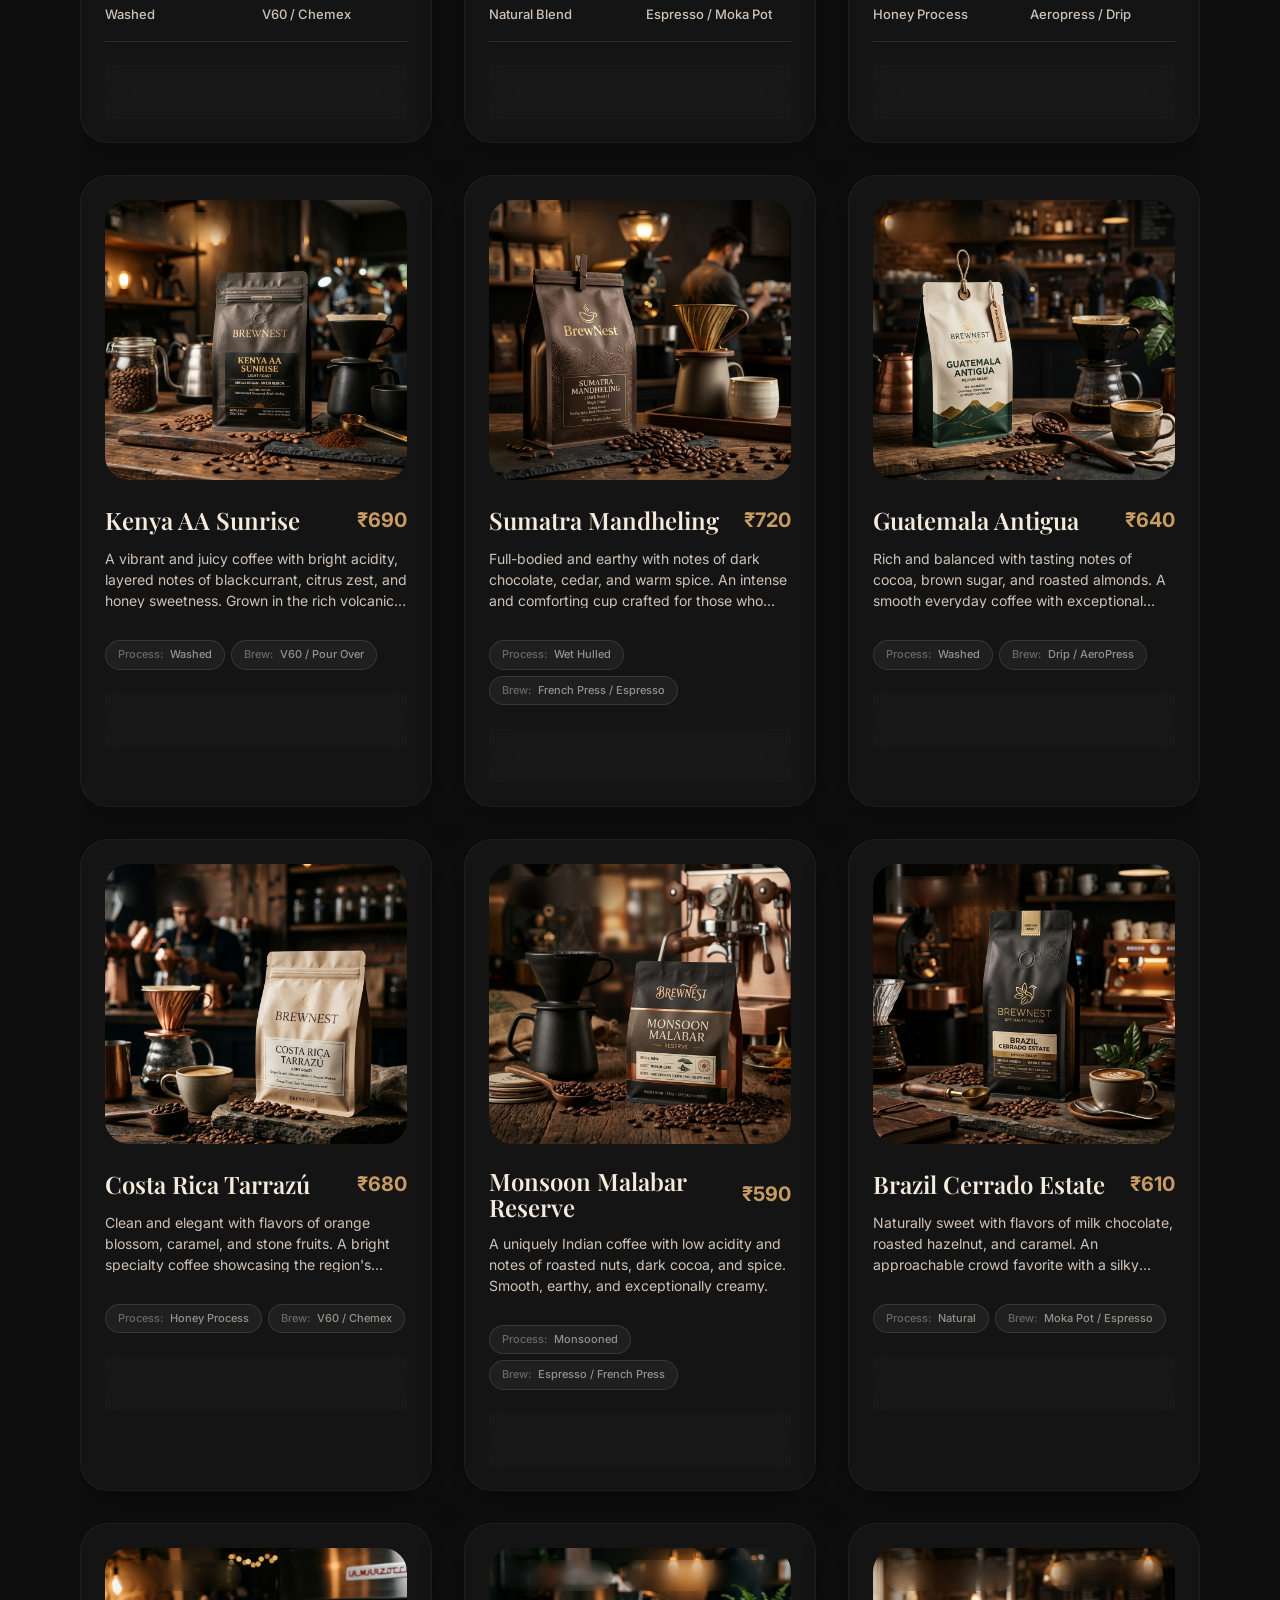
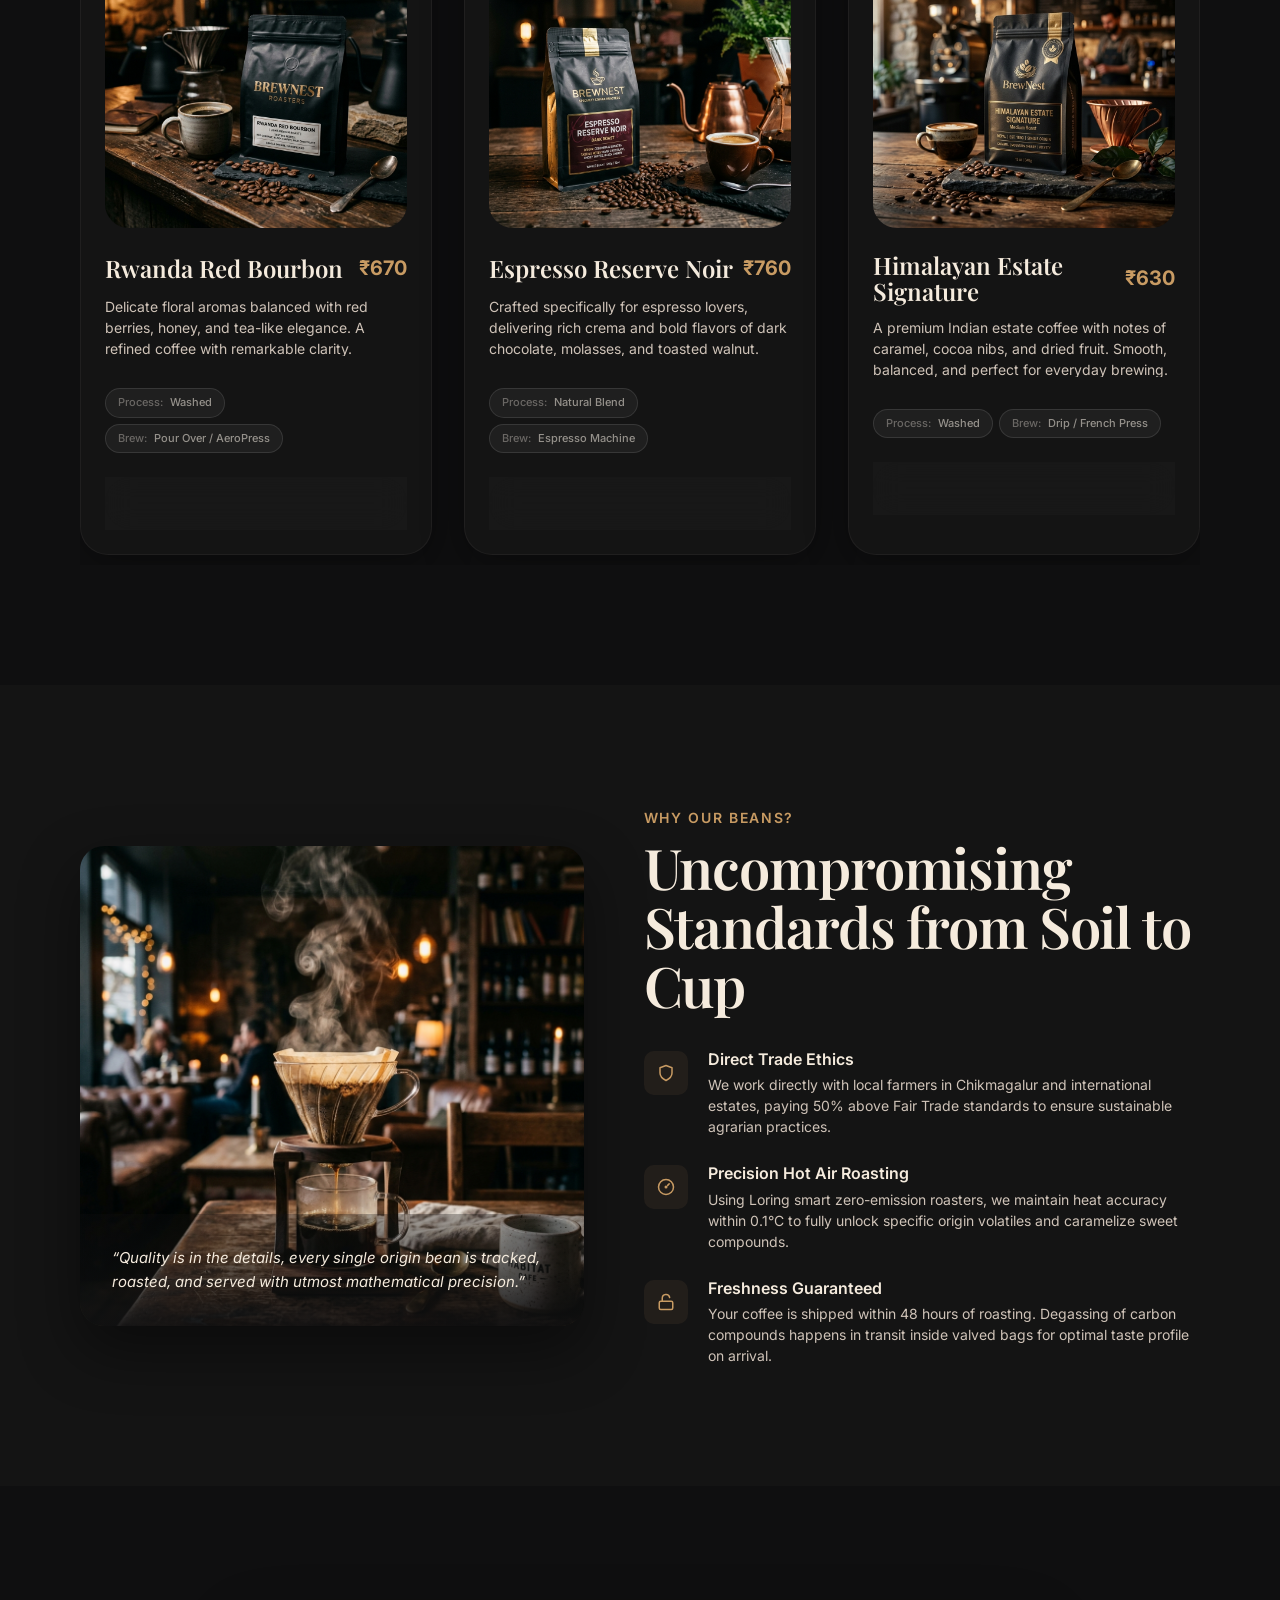
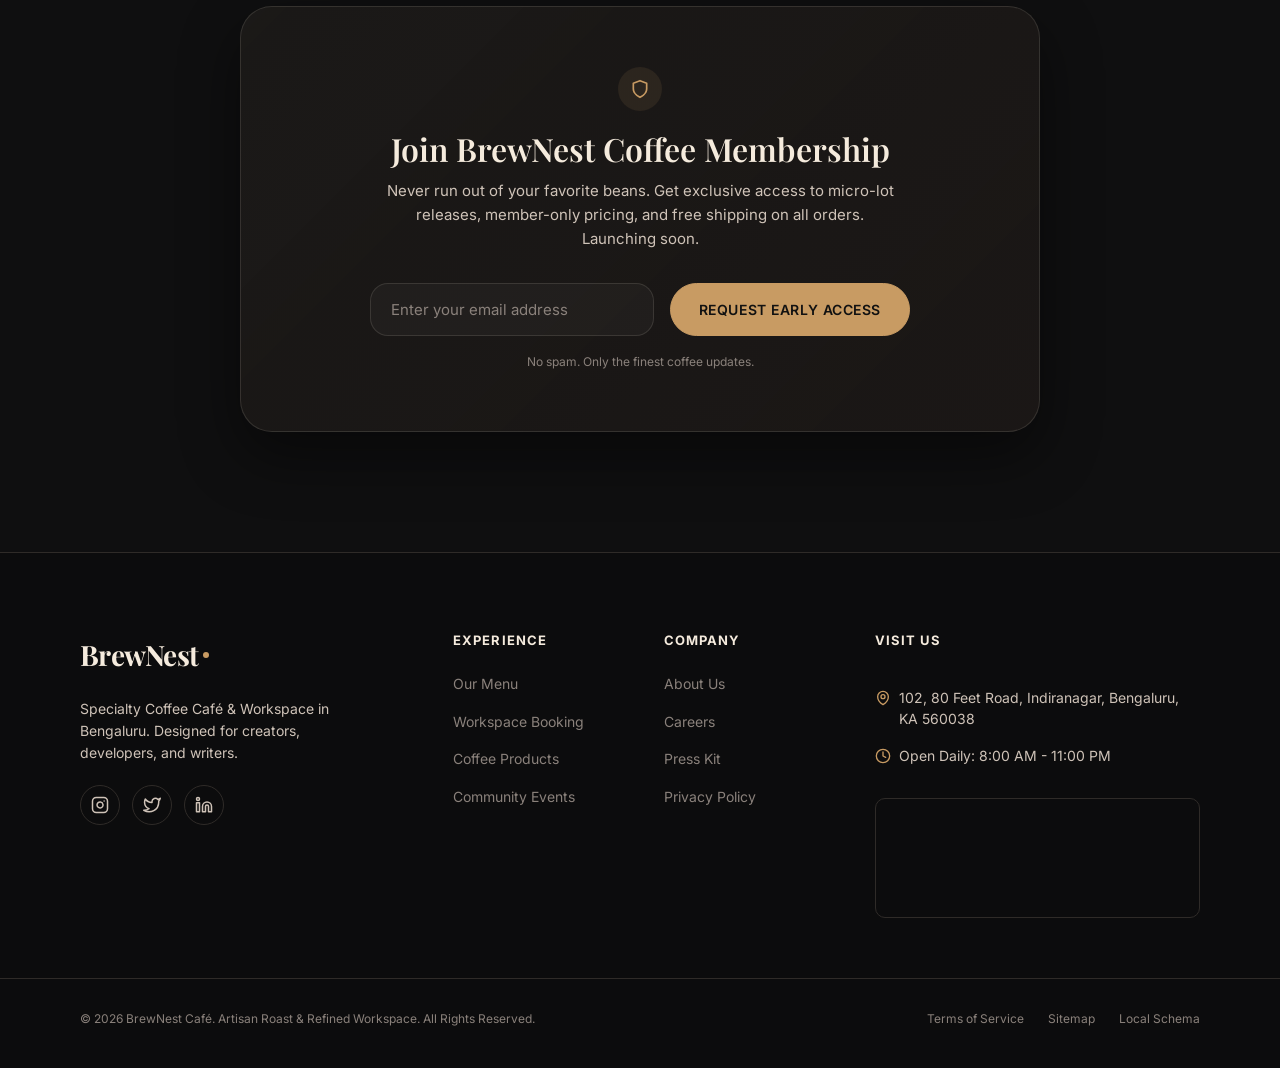
==== commit 6c8b6bed: "Professional code audit and polish (Zero visual/functional impact)" ====
--- a/coffee.html
+++ b/coffee.html
@@ -23,6 +23,9 @@
 </head>
 <body>
 
+  <!-- ════════════════════════════════════════════════════════════════
+       SECTION: NAVIGATION
+  ════════════════════════════════════════════════════════════════ -->
   <!-- Navigation Bar -->
   <header class="navbar-container" id="main-navbar">
     <div class="container navbar">
@@ -61,11 +64,14 @@
   </aside>
 
   <main>
+    <!-- ════════════════════════════════════════════════════════════════
+         SECTION: COFFEE HERO
+    ════════════════════════════════════════════════════════════════ -->
     <!-- Coffee Hero Section -->
     <section class="coffee-hero" id="roastery-hero">
       <div class="coffee-hero-bg"></div>
       <div class="coffee-hero-video-container">
-        <video autoplay muted loop playsinline class="coffee-hero-video">
+        <video autoplay muted playsinline class="coffee-hero-video">
           <source src="./coffee-video-desktop.mp4" type="video/mp4">
         </video>
       </div>
@@ -84,6 +90,9 @@
       </div>
     </section>
 
+    <!-- ════════════════════════════════════════════════════════════════
+         SECTION: ROASTED BEANS COLLECTION
+    ════════════════════════════════════════════════════════════════ -->
     <!-- Coffee Roasted Beans Collection Section -->
     <section class="products-section section-padding" id="roasted-beans">
       <div class="container">
--- a/css/variables.css
+++ b/css/variables.css
@@ -1,3 +1,7 @@
+/**
+ * css/variables.css
+ * Core design tokens including colors, typography, spacing, and glassmorphism specs.
+ */
 /* design.md variables mapped to CSS custom properties */
 :root {
   /* Brand Colors */
--- a/css/global.css
+++ b/css/global.css
@@ -1,3 +1,7 @@
+/**
+ * css/global.css
+ * Reset, base typography, and global utility classes.
+ */
 @import url('https://fonts.googleapis.com/css2?family=Inter:wght@300;400;500;600;700&family=Playfair+Display:ital,wght@0,400;0,500;0,600;0,700;1,400&display=swap');
 
 /* Reset & Base Rules */
@@ -60,19 +64,9 @@
   padding-right: var(--margin-desktop);
 }
 
-@media (max-width: 1024px) {
-  .container {
-    padding-left: var(--margin-tablet);
-    padding-right: var(--margin-tablet);
-  }
-}
-
-@media (max-width: 768px) {
-  .container {
-    padding-left: var(--margin-mobile);
-    padding-right: var(--margin-mobile);
-  }
-}
+
+
+
 
 /* Header Text Styles */
 .display-xl {
@@ -153,7 +147,90 @@
   color: var(--color-accent);
 }
 
+
+
+
+
+/* Cinematic Scrollbar */
+::-webkit-scrollbar {
+  width: 8px;
+  height: 8px;
+}
+
+::-webkit-scrollbar-track {
+  background: var(--color-bg);
+}
+
+::-webkit-scrollbar-thumb {
+  background: var(--border-color);
+  border-radius: var(--radius-xs);
+  border: 2px solid var(--color-bg);
+}
+
+::-webkit-scrollbar-thumb:hover {
+  background: var(--color-tertiary);
+}
+
+/* Global Utilities */
+.text-accent {
+  color: var(--color-accent);
+}
+
+.text-gold {
+  color: var(--color-tertiary);
+}
+
+.text-muted {
+  color: var(--text-muted);
+}
+
+.section-padding {
+  padding-top: var(--section-padding);
+  padding-bottom: var(--section-padding);
+}
+
+
+
+/* Interactive & Scroll Animations classes */
+.fade-reveal {
+  opacity: 0;
+  transform: translateY(30px);
+  transition: opacity var(--transition-slow), transform var(--transition-slow);
+}
+
+.fade-reveal.active {
+  opacity: 1;
+  transform: translateY(0);
+}
+
+.float-slow {
+  animation: floatAnim 6s ease-in-out infinite alternate;
+}
+
+.float-slower {
+  animation: floatAnim 8s ease-in-out infinite alternate-reverse;
+}
+
+@keyframes floatAnim {
+  0% { transform: translateY(0); }
+  100% { transform: translateY(-12px); }
+}
+
+.glass-card {
+  background: var(--glass-surface);
+  border: 1px solid var(--glass-border);
+  backdrop-filter: blur(var(--glass-blur));
+  -webkit-backdrop-filter: blur(var(--glass-blur));
+  border-radius: var(--radius-card);
+}
+
+/* ════ MEDIA QUERIES: (max-width: 1024px) ════ */
 @media (max-width: 1024px) {
+  .container {
+  padding-left: var(--margin-tablet);
+  padding-right: var(--margin-tablet);
+  }
+
   .display-xl { font-size: 64px; }
   .display-lg { font-size: 52px; }
   .display-md { font-size: 44px; }
@@ -161,89 +238,22 @@
   .headline-md { font-size: 28px; }
 }
 
+/* ════ MEDIA QUERIES: (max-width: 768px) ════ */
 @media (max-width: 768px) {
+  .container {
+  padding-left: var(--margin-mobile);
+  padding-right: var(--margin-mobile);
+  }
+
   .display-xl { font-size: 44px; }
   .display-lg { font-size: 38px; }
   .display-md { font-size: 32px; }
   .headline-lg { font-size: 28px; }
   .headline-md { font-size: 22px; }
   .body-lg { font-size: 16px; }
-}
-
-/* Cinematic Scrollbar */
-::-webkit-scrollbar {
-  width: 8px;
-  height: 8px;
-}
-
-::-webkit-scrollbar-track {
-  background: var(--color-bg);
-}
-
-::-webkit-scrollbar-thumb {
-  background: var(--border-color);
-  border-radius: var(--radius-xs);
-  border: 2px solid var(--color-bg);
-}
-
-::-webkit-scrollbar-thumb:hover {
-  background: var(--color-tertiary);
-}
-
-/* Global Utilities */
-.text-accent {
-  color: var(--color-accent);
-}
-
-.text-gold {
-  color: var(--color-tertiary);
-}
-
-.text-muted {
-  color: var(--text-muted);
-}
-
-.section-padding {
-  padding-top: var(--section-padding);
-  padding-bottom: var(--section-padding);
-}
-
-@media (max-width: 768px) {
+
   .section-padding {
-    padding-top: calc(var(--section-padding) / 2);
-    padding-bottom: calc(var(--section-padding) / 2);
+  padding-top: calc(var(--section-padding) / 2);
+  padding-bottom: calc(var(--section-padding) / 2);
   }
 }
-
-/* Interactive & Scroll Animations classes */
-.fade-reveal {
-  opacity: 0;
-  transform: translateY(30px);
-  transition: opacity var(--transition-slow), transform var(--transition-slow);
-}
-
-.fade-reveal.active {
-  opacity: 1;
-  transform: translateY(0);
-}
-
-.float-slow {
-  animation: floatAnim 6s ease-in-out infinite alternate;
-}
-
-.float-slower {
-  animation: floatAnim 8s ease-in-out infinite alternate-reverse;
-}
-
-@keyframes floatAnim {
-  0% { transform: translateY(0); }
-  100% { transform: translateY(-12px); }
-}
-
-.glass-card {
-  background: var(--glass-surface);
-  border: 1px solid var(--glass-border);
-  backdrop-filter: blur(var(--glass-blur));
-  -webkit-backdrop-filter: blur(var(--glass-blur));
-  border-radius: var(--radius-card);
-}
--- a/css/navbar.css
+++ b/css/navbar.css
@@ -1,3 +1,7 @@
+/**
+ * css/navbar.css
+ * Responsive navigation bar and mobile drawer styling.
+ */
 /* Navbar Styles */
 .navbar-container {
   position: fixed;
@@ -207,14 +211,16 @@
 }
 
 /* Responsive Rules for Nav */
+
+/* ════ MEDIA QUERIES: (max-width: 1024px) ════ */
 @media (max-width: 1024px) {
   .navbar-container {
-    height: 72px;
+  height: 72px;
   }
   .nav-links, .nav-actions .btn-desktop {
-    display: none;
+  display: none;
   }
   .hamburger {
-    display: flex;
+  display: flex;
   }
 }
--- a/css/buttons.css
+++ b/css/buttons.css
@@ -1,3 +1,7 @@
+/**
+ * css/buttons.css
+ * Button variants and interactive hover states.
+ */
 /* Button Styles */
 .btn {
   display: inline-flex;
--- a/css/cards.css
+++ b/css/cards.css
@@ -1,3 +1,7 @@
+/**
+ * css/cards.css
+ * Card component styles for features, menu items, and products.
+ */
 /* Card Components */
 
 /* 1. Feature Info Card (Hero / Brand Highlights) */
--- a/css/components.css
+++ b/css/components.css
@@ -1,3 +1,7 @@
+/**
+ * css/components.css
+ * Form inputs, chips, mood indicators, and tab buttons.
+ */
 /* General UI Components */
 
 /* 1. Custom Form Elements */
--- a/css/footer.css
+++ b/css/footer.css
@@ -1,3 +1,7 @@
+/**
+ * css/footer.css
+ * Footer layout, newsletter form, and embedded map.
+ */
 /* Footer Styles */
 .footer-section {
   background-color: var(--color-surface-lowest);
@@ -191,20 +195,23 @@
 }
 
 /* Responsive Footer styling */
+
+/* ════ MEDIA QUERIES: (max-width: 1024px) ════ */
 @media (max-width: 1024px) {
   .footer-grid {
-    grid-template-columns: 1fr 1fr;
-    gap: 40px;
+  grid-template-columns: 1fr 1fr;
+  gap: 40px;
   }
 }
 
+/* ════ MEDIA QUERIES: (max-width: 640px) ════ */
 @media (max-width: 640px) {
   .footer-grid {
-    grid-template-columns: 1fr;
-    gap: 32px;
+  grid-template-columns: 1fr;
+  gap: 32px;
   }
   .footer-bottom {
-    flex-direction: column;
-    align-items: flex-start;
+  flex-direction: column;
+  align-items: flex-start;
   }
 }
--- a/css/coffee.css
+++ b/css/coffee.css
@@ -1,3 +1,7 @@
+/**
+ * css/coffee.css
+ * Roastery hero, products carousel, and coffee page specific styles.
+ */
 /* Coffee Product Experience Specific Styles */
 
 .coffee-hero {
@@ -40,7 +44,7 @@
   height: 100%;
   object-fit: cover;
   object-position: center;
-  filter: brightness(0.75) contrast(1.01) saturate(0.9);
+  filter: brightness(0.8) contrast(1.02) saturate(0.9);
 }
 
 .coffee-hero-overlay {
@@ -165,17 +169,9 @@
   transition: transform var(--transition-normal);
 }
 
-@media (max-width: 1024px) {
-  .products-carousel-track {
-    grid-template-columns: repeat(2, 1fr);
-  }
-}
-
-@media (max-width: 640px) {
-  .products-carousel-track {
-    grid-template-columns: 1fr;
-  }
-}
+
+
+
 
 /* Why BrewNest Roastery Split section */
 .why-roastery-section {
@@ -263,15 +259,7 @@
   line-height: 1.5;
 }
 
-@media (max-width: 1024px) {
-  .why-roastery-grid {
-    grid-template-columns: 1fr;
-    gap: 48px;
-  }
-  .why-roastery-left {
-    height: 380px;
-  }
-}
+
 
 /* Membership Waitlist Callout */
 .membership-section {
@@ -332,15 +320,35 @@
   color: var(--text-muted);
 }
 
+/* ════ MEDIA QUERIES: (max-width: 1024px) ════ */
+@media (max-width: 1024px) {
+  .products-carousel-track {
+  grid-template-columns: repeat(2, 1fr);
+  }
+
+  .why-roastery-grid {
+  grid-template-columns: 1fr;
+  gap: 48px;
+  }
+  .why-roastery-left {
+  height: 380px;
+  }
+}
+
+/* ════ MEDIA QUERIES: (max-width: 640px) ════ */
 @media (max-width: 640px) {
+  .products-carousel-track {
+  grid-template-columns: 1fr;
+  }
+
   .membership-form {
-    flex-direction: column;
-    align-items: center;
+  flex-direction: column;
+  align-items: center;
   }
   .membership-form .form-input {
-    max-width: 100%;
+  max-width: 100%;
   }
   .membership-form .btn {
-    width: 100%;
-  }
-}
+  width: 100%;
+  }
+}
